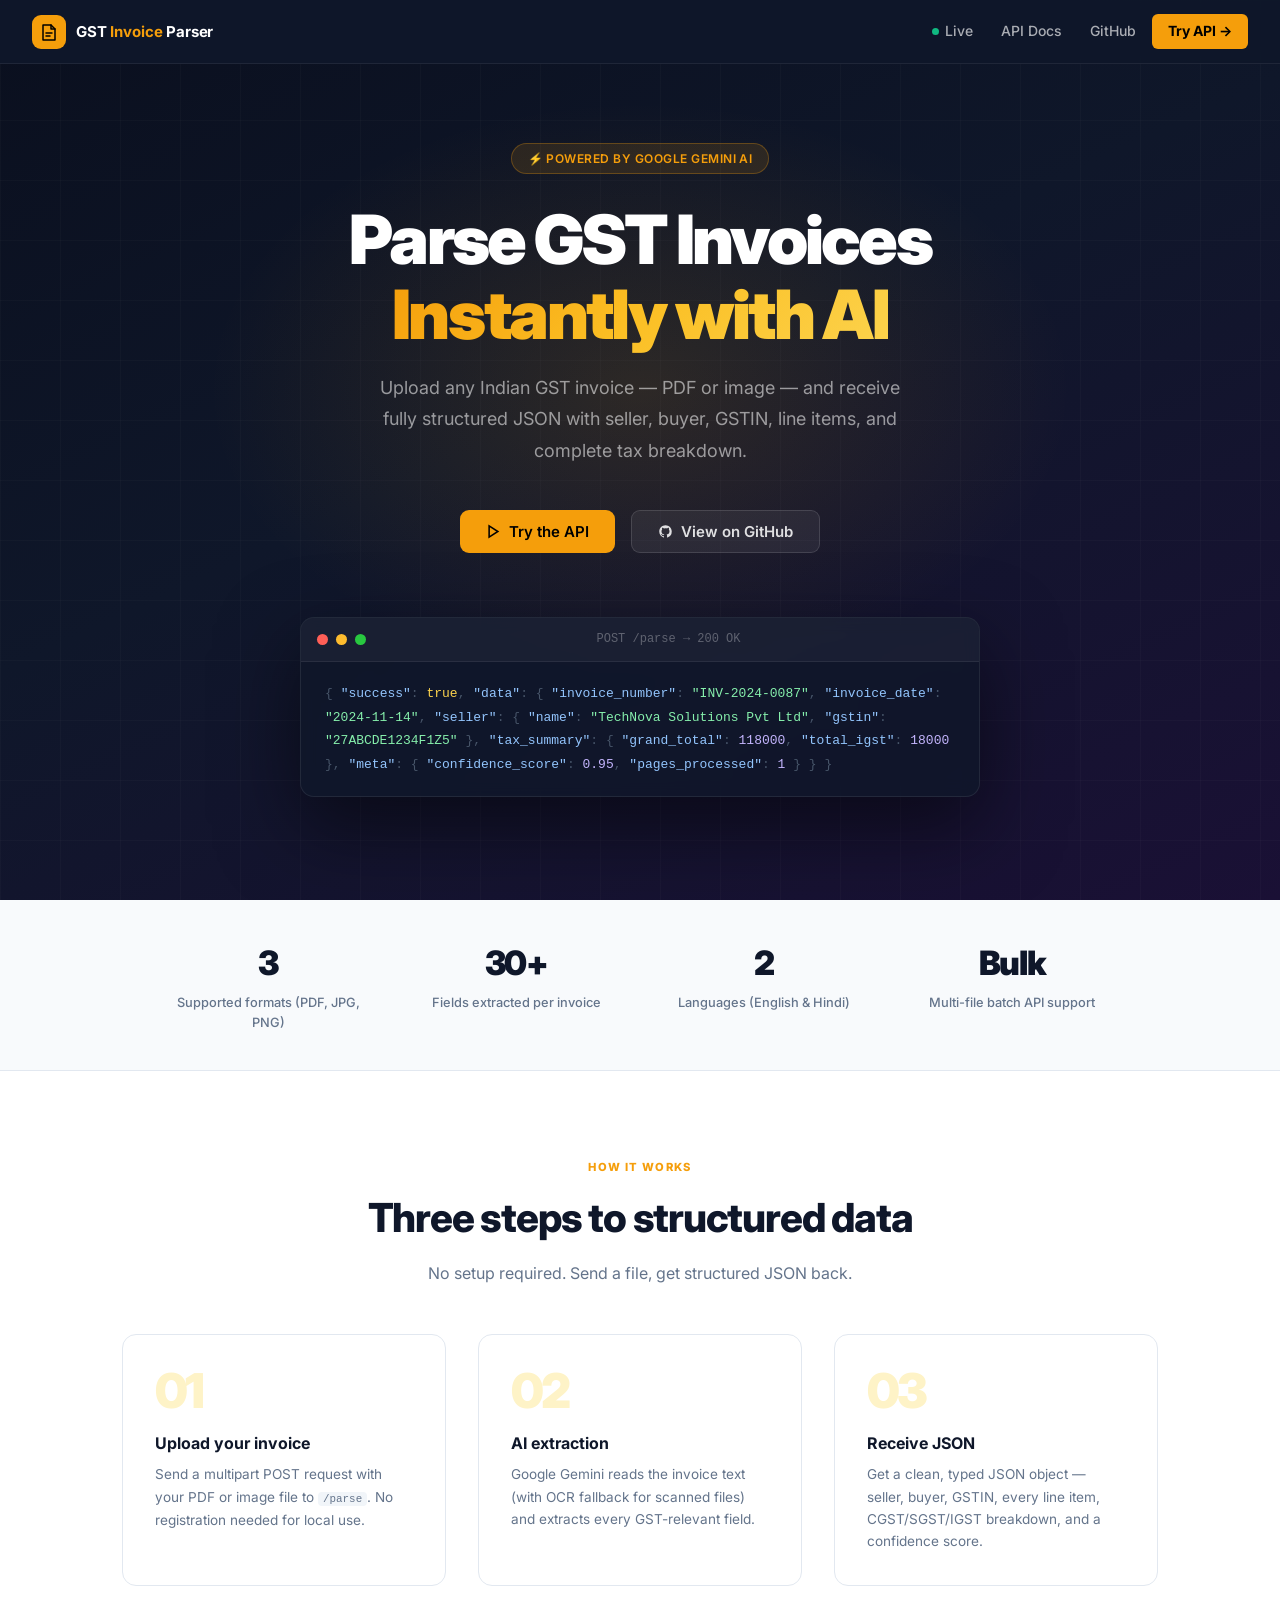
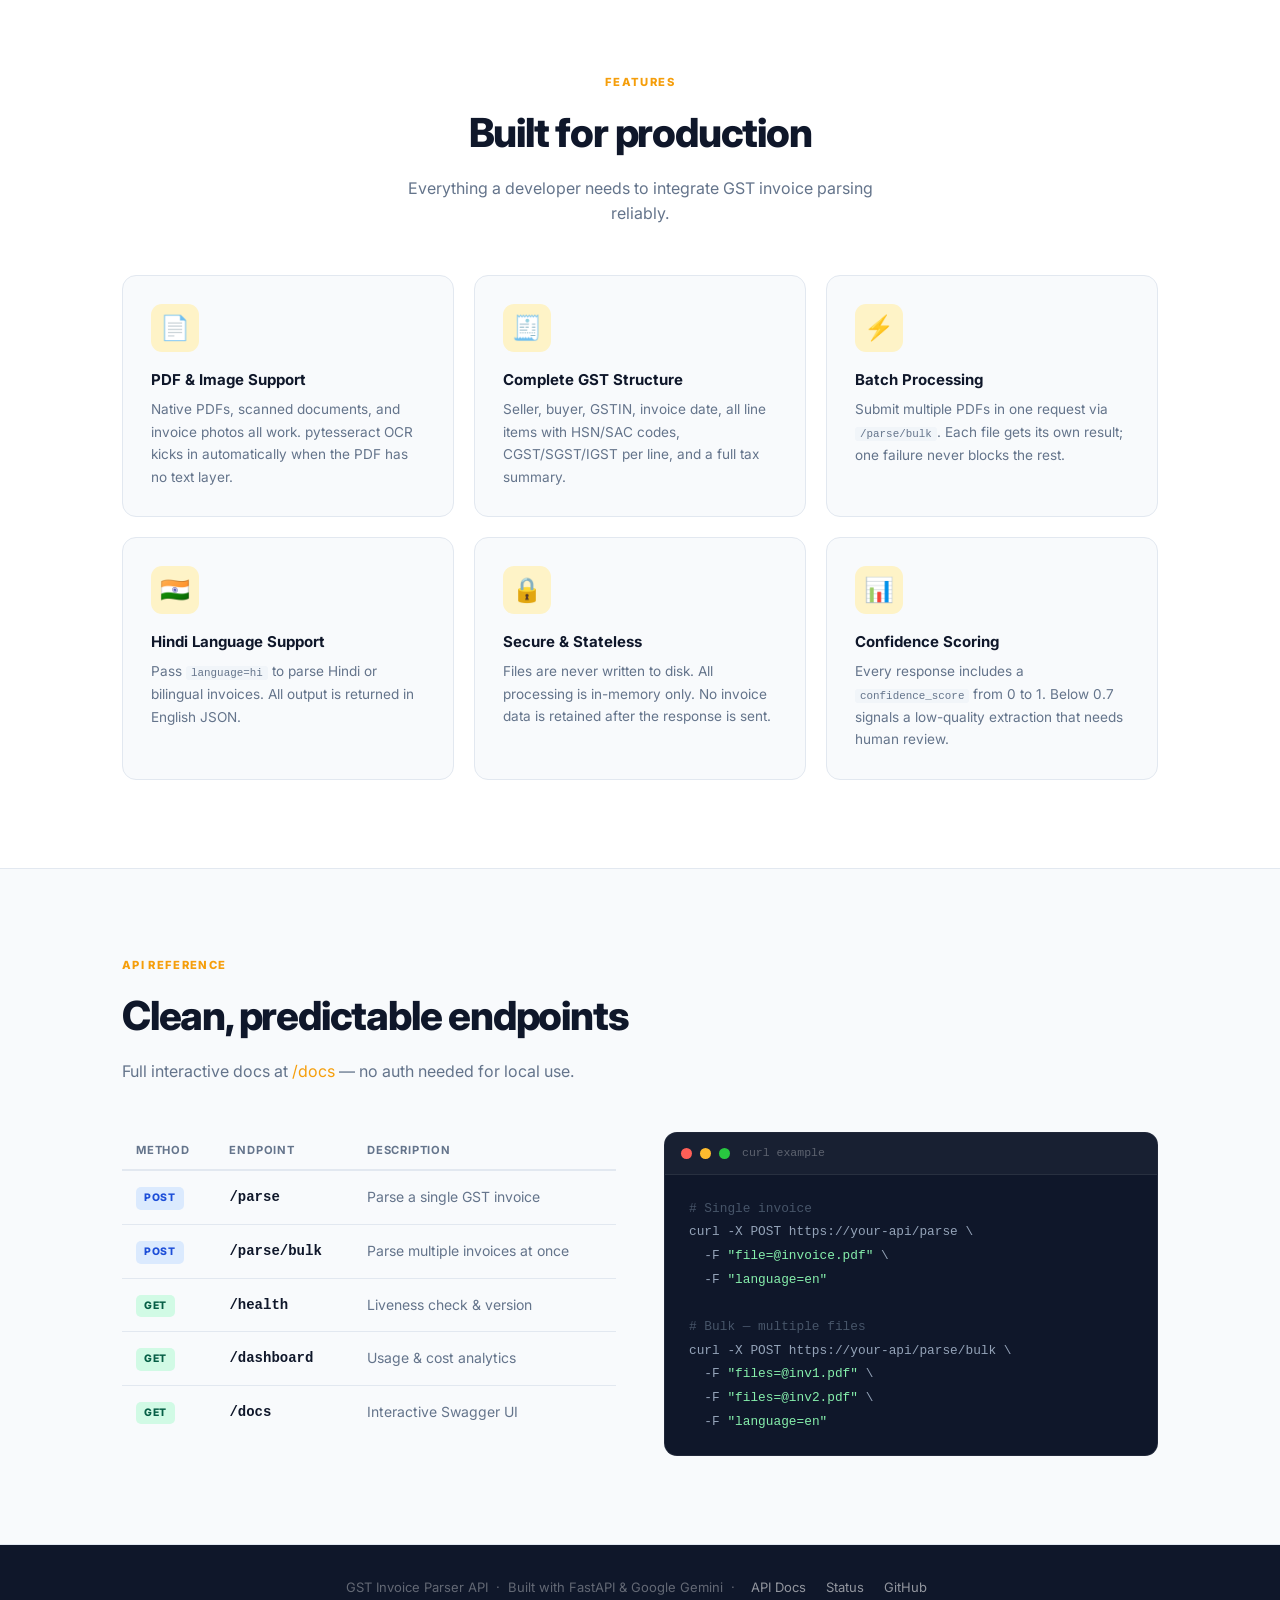
==== app/static/index.html @ 0b65547b "Add professional landing page UI with static HTML Co-Authored-By: Claude Sonnet 4.6 <noreply@anthrop" ====
<!DOCTYPE html>
<html lang="en">
<head>
    <meta charset="UTF-8">
    <meta name="viewport" content="width=device-width, initial-scale=1.0">
    <title>GST Invoice Parser — AI-Powered Extraction API</title>
    <link rel="preconnect" href="https://fonts.googleapis.com">
    <link rel="preconnect" href="https://fonts.gstatic.com" crossorigin>
    <link href="https://fonts.googleapis.com/css2?family=Inter:wght@300;400;500;600;700;800;900&display=swap" rel="stylesheet">
    <style>
        *, *::before, *::after { margin: 0; padding: 0; box-sizing: border-box; }

        :root {
            --primary:      #0f172a;
            --primary-soft: #1e293b;
            --accent:       #f59e0b;
            --accent-dark:  #d97706;
            --accent-light: #fef3c7;
            --bg:           #ffffff;
            --bg-subtle:    #f8fafc;
            --border:       #e2e8f0;
            --text:         #0f172a;
            --muted:        #64748b;
            --green:        #10b981;
            --blue:         #3b82f6;
        }

        body {
            font-family: 'Inter', -apple-system, BlinkMacSystemFont, 'Segoe UI', sans-serif;
            background: var(--bg);
            color: var(--text);
            line-height: 1.6;
        }

        /* ── NAV ───────────────────────────────────────────── */
        nav {
            position: fixed; top: 0; left: 0; right: 0; z-index: 200;
            background: rgba(15, 23, 42, 0.96);
            backdrop-filter: blur(14px);
            border-bottom: 1px solid rgba(255,255,255,0.07);
            height: 64px;
            display: flex; align-items: center;
            padding: 0 2rem;
            gap: 1rem;
        }

        .nav-logo {
            display: flex; align-items: center; gap: 10px;
            text-decoration: none; flex-shrink: 0;
        }

        .logo-icon {
            width: 34px; height: 34px;
            background: var(--accent);
            border-radius: 9px;
            display: flex; align-items: center; justify-content: center;
            flex-shrink: 0;
        }

        .logo-icon svg { width: 20px; height: 20px; }

        .logo-text {
            font-size: 0.9375rem; font-weight: 700;
            color: #fff; letter-spacing: -0.01em;
        }

        .logo-text em { color: var(--accent); font-style: normal; }

        .nav-spacer { flex: 1; }

        .nav-links {
            display: flex; align-items: center; gap: 4px;
            list-style: none;
        }

        .nav-links a {
            color: rgba(255,255,255,0.65);
            text-decoration: none;
            font-size: 0.875rem; font-weight: 500;
            padding: 6px 12px; border-radius: 6px;
            transition: all 0.15s;
            display: flex; align-items: center; gap: 6px;
        }

        .nav-links a:hover { color: #fff; background: rgba(255,255,255,0.08); }

        .nav-btn {
            background: var(--accent) !important;
            color: #000 !important;
            font-weight: 700 !important;
            padding: 6px 16px !important;
        }

        .nav-btn:hover {
            background: var(--accent-dark) !important;
            transform: translateY(-1px);
        }

        .status-dot {
            display: inline-block;
            width: 7px; height: 7px;
            background: var(--green);
            border-radius: 50%;
            animation: blink 2.4s ease-in-out infinite;
        }

        @keyframes blink {
            0%, 100% { opacity: 1; }
            50%       { opacity: 0.35; }
        }

        /* ── HERO ──────────────────────────────────────────── */
        .hero {
            min-height: 100vh;
            background: linear-gradient(155deg, #0a0f1e 0%, #0f172a 45%, #1a1035 100%);
            display: flex; flex-direction: column;
            align-items: center; justify-content: center;
            text-align: center;
            padding: 120px 2rem 80px;
            position: relative; overflow: hidden;
        }

        .hero-glow {
            position: absolute; top: 10%; left: 50%;
            transform: translateX(-50%);
            width: 900px; height: 600px;
            background: radial-gradient(ellipse, rgba(245,158,11,0.13) 0%, transparent 68%);
            pointer-events: none;
        }

        .hero-grid {
            position: absolute; inset: 0;
            background-image:
                linear-gradient(rgba(255,255,255,0.02) 1px, transparent 1px),
                linear-gradient(90deg, rgba(255,255,255,0.02) 1px, transparent 1px);
            background-size: 60px 60px;
            pointer-events: none;
        }

        .hero-badge {
            display: inline-flex; align-items: center; gap: 7px;
            background: rgba(245,158,11,0.12);
            border: 1px solid rgba(245,158,11,0.28);
            border-radius: 100px;
            padding: 5px 16px;
            font-size: 0.75rem; font-weight: 600;
            color: var(--accent);
            letter-spacing: 0.04em; text-transform: uppercase;
            margin-bottom: 1.75rem;
            position: relative;
        }

        .hero h1 {
            font-size: clamp(2.4rem, 6vw, 4.25rem);
            font-weight: 900;
            color: #fff;
            line-height: 1.1;
            letter-spacing: -0.04em;
            max-width: 820px;
            margin: 0 auto 1.25rem;
            position: relative;
        }

        .hero h1 .gradient {
            background: linear-gradient(135deg, #f59e0b 0%, #fbbf24 50%, #fcd34d 100%);
            -webkit-background-clip: text; -webkit-text-fill-color: transparent;
            background-clip: text;
        }

        .hero-sub {
            font-size: 1.125rem;
            color: rgba(255,255,255,0.55);
            max-width: 540px; margin: 0 auto 2.75rem;
            line-height: 1.75; position: relative;
        }

        .hero-cta {
            display: flex; gap: 1rem; justify-content: center;
            flex-wrap: wrap; position: relative; margin-bottom: 4rem;
        }

        .btn {
            display: inline-flex; align-items: center; gap: 8px;
            padding: 13px 26px; border-radius: 9px;
            font-size: 0.9375rem; font-weight: 600;
            text-decoration: none; border: none; cursor: pointer;
            transition: all 0.18s; line-height: 1;
        }

        .btn-primary {
            background: var(--accent); color: #000;
            box-shadow: 0 0 0 0 rgba(245,158,11,0);
        }

        .btn-primary:hover {
            background: var(--accent-dark);
            transform: translateY(-2px);
            box-shadow: 0 10px 30px rgba(245,158,11,0.4);
        }

        .btn-outline {
            background: rgba(255,255,255,0.06);
            color: rgba(255,255,255,0.85);
            border: 1px solid rgba(255,255,255,0.13);
        }

        .btn-outline:hover {
            background: rgba(255,255,255,0.12);
            color: #fff;
        }

        /* mini code preview in hero */
        .hero-preview {
            position: relative;
            background: rgba(15,23,42,0.8);
            border: 1px solid rgba(255,255,255,0.08);
            border-radius: 14px;
            padding: 0;
            max-width: 680px;
            width: 100%;
            text-align: left;
            overflow: hidden;
            backdrop-filter: blur(8px);
            box-shadow: 0 30px 80px rgba(0,0,0,0.5);
        }

        .preview-bar {
            background: rgba(255,255,255,0.04);
            border-bottom: 1px solid rgba(255,255,255,0.07);
            padding: 12px 16px;
            display: flex; align-items: center; gap: 8px;
        }

        .preview-dot {
            width: 11px; height: 11px; border-radius: 50%;
        }

        .preview-bar-title {
            flex: 1; text-align: center;
            font-size: 0.75rem; color: rgba(255,255,255,0.3);
            font-family: monospace;
        }

        .preview-body {
            padding: 1.25rem 1.5rem;
            font-family: 'SF Mono', 'Fira Code', monospace;
            font-size: 0.8125rem; line-height: 1.8;
            color: #94a3b8;
        }

        .t-green  { color: #86efac; }
        .t-amber  { color: #fcd34d; }
        .t-blue   { color: #93c5fd; }
        .t-purple { color: #c4b5fd; }
        .t-gray   { color: #475569; }
        .t-white  { color: #f1f5f9; }

        /* ── STATS BAR ─────────────────────────────────────── */
        .stats-bar {
            background: var(--bg-subtle);
            border-bottom: 1px solid var(--border);
            padding: 2.25rem 2rem;
        }

        .stats-inner {
            max-width: 960px; margin: 0 auto;
            display: grid; grid-template-columns: repeat(4,1fr);
            gap: 2rem; text-align: center;
        }

        .stat-num {
            font-size: 2.1rem; font-weight: 900;
            color: var(--text); letter-spacing: -0.04em;
        }

        .stat-lbl {
            font-size: 0.8rem; font-weight: 500;
            color: var(--muted); margin-top: 3px;
        }

        /* ── SECTION SHELL ────────────────────────────────── */
        .section { max-width: 1100px; margin: 0 auto; padding: 5.5rem 2rem; }

        .section-label {
            font-size: 0.7rem; font-weight: 800;
            letter-spacing: 0.12em; text-transform: uppercase;
            color: var(--accent); margin-bottom: 0.6rem;
        }

        .section-title {
            font-size: clamp(1.75rem, 4vw, 2.5rem);
            font-weight: 800; letter-spacing: -0.03em; color: var(--text);
        }

        .section-sub {
            font-size: 1rem; color: var(--muted);
            margin-top: 0.65rem; max-width: 500px;
        }

        .section-header { margin-bottom: 3rem; }
        .section-header.center { text-align: center; }
        .section-header.center .section-sub { margin-left: auto; margin-right: auto; }

        /* ── FEATURES ─────────────────────────────────────── */
        .features-grid {
            display: grid;
            grid-template-columns: repeat(3,1fr);
            gap: 1.25rem;
        }

        .feat-card {
            background: var(--bg-subtle);
            border: 1px solid var(--border);
            border-radius: 14px; padding: 1.75rem;
            transition: all 0.2s;
        }

        .feat-card:hover {
            border-color: var(--accent);
            box-shadow: 0 6px 30px rgba(245,158,11,0.1);
            transform: translateY(-3px);
        }

        .feat-icon {
            font-size: 1.5rem; margin-bottom: 1rem;
            width: 48px; height: 48px;
            background: var(--accent-light);
            border-radius: 11px;
            display: flex; align-items: center; justify-content: center;
        }

        .feat-title { font-size: 0.9375rem; font-weight: 700; margin-bottom: 0.4rem; }
        .feat-desc  { font-size: 0.85rem; color: var(--muted); line-height: 1.65; }

        /* ── ENDPOINTS ────────────────────────────────────── */
        .endpoints-wrap {
            background: var(--bg-subtle);
            border-top: 1px solid var(--border);
            border-bottom: 1px solid var(--border);
        }

        .two-col {
            display: grid; grid-template-columns: 1fr 1fr;
            gap: 3rem; align-items: start;
        }

        .ep-table { width: 100%; border-collapse: collapse; }

        .ep-table thead tr { border-bottom: 2px solid var(--border); }

        .ep-table th {
            text-align: left; padding: 0.6rem 0.875rem;
            font-size: 0.7rem; font-weight: 700;
            letter-spacing: 0.07em; text-transform: uppercase;
            color: var(--muted);
        }

        .ep-table td {
            padding: 0.875rem; border-bottom: 1px solid var(--border);
            font-size: 0.875rem; vertical-align: middle;
        }

        .ep-table tr:last-child td { border-bottom: none; }

        .ep-table tr:hover td { background: rgba(245,158,11,0.03); }

        .badge {
            display: inline-block;
            padding: 3px 8px; border-radius: 5px;
            font-size: 0.65rem; font-weight: 800;
            letter-spacing: 0.06em;
        }

        .badge-post { background: #dbeafe; color: #1d4ed8; }
        .badge-get  { background: #d1fae5; color: #065f46; }

        .mono { font-family: 'SF Mono', 'Fira Code', monospace; font-size: 0.8125rem; font-weight: 600; }
        .muted { color: var(--muted); }

        /* code block */
        .code-box {
            background: #0f172a;
            border: 1px solid rgba(255,255,255,0.07);
            border-radius: 13px; overflow: hidden;
        }

        .code-box-header {
            background: rgba(255,255,255,0.04);
            border-bottom: 1px solid rgba(255,255,255,0.07);
            padding: 11px 16px;
            display: flex; align-items: center; gap: 8px;
        }

        .code-box-title {
            font-size: 0.72rem; color: rgba(255,255,255,0.3);
            font-family: monospace; margin-left: 4px;
        }

        .code-box pre {
            padding: 1.375rem 1.5rem;
            font-family: 'SF Mono', 'Fira Code', monospace;
            font-size: 0.8rem; line-height: 1.85;
            color: #94a3b8; overflow-x: auto;
        }

        /* ── HOW IT WORKS ─────────────────────────────────── */
        .steps {
            display: grid; grid-template-columns: repeat(3,1fr);
            gap: 2rem; counter-reset: steps;
        }

        .step {
            position: relative;
            padding: 2rem;
            border: 1px solid var(--border);
            border-radius: 14px;
            background: var(--bg);
        }

        .step-num {
            font-size: 3rem; font-weight: 900;
            color: var(--accent-light);
            letter-spacing: -0.06em;
            line-height: 1;
            margin-bottom: 1rem;
        }

        .step-title { font-size: 1rem; font-weight: 700; margin-bottom: 0.4rem; }
        .step-desc  { font-size: 0.85rem; color: var(--muted); line-height: 1.65; }

        /* ── FOOTER ───────────────────────────────────────── */
        footer {
            background: var(--primary);
            color: rgba(255,255,255,0.35);
            padding: 2rem;
            text-align: center;
            font-size: 0.8125rem;
        }

        footer a {
            color: rgba(255,255,255,0.55);
            text-decoration: none; margin: 0 0.5rem;
        }

        footer a:hover { color: #fff; }

        /* ── RESPONSIVE ───────────────────────────────────── */
        @media (max-width: 860px) {
            .stats-inner   { grid-template-columns: repeat(2,1fr); }
            .features-grid { grid-template-columns: 1fr 1fr; }
            .two-col       { grid-template-columns: 1fr; }
            .steps         { grid-template-columns: 1fr; }
        }

        @media (max-width: 600px) {
            .features-grid { grid-template-columns: 1fr; }
            .nav-links li:not(:last-child) { display: none; }
        }
    </style>
</head>
<body>

<!-- ═══ NAV ═══════════════════════════════════════════════════ -->
<nav>
    <a href="/" class="nav-logo">
        <div class="logo-icon">
            <svg viewBox="0 0 20 20" fill="none">
                <path d="M4 3h8l4 4v11H4V3z" stroke="#000" stroke-width="1.5" stroke-linejoin="round"/>
                <path d="M12 3v4h4" stroke="#000" stroke-width="1.5" stroke-linecap="round" stroke-linejoin="round"/>
                <path d="M7 11h6M7 14h4" stroke="#000" stroke-width="1.5" stroke-linecap="round"/>
            </svg>
        </div>
        <span class="logo-text">GST <em>Invoice</em> Parser</span>
    </a>
    <div class="nav-spacer"></div>
    <ul class="nav-links">
        <li>
            <a href="/health">
                <span class="status-dot"></span> Live
            </a>
        </li>
        <li><a href="/docs">API Docs</a></li>
        <li><a href="https://github.com/ayushfront/gst-invoice-parser" target="_blank">GitHub</a></li>
        <li><a href="/docs" class="nav-btn">Try API →</a></li>
    </ul>
</nav>

<!-- ═══ HERO ═══════════════════════════════════════════════════ -->
<section class="hero">
    <div class="hero-glow"></div>
    <div class="hero-grid"></div>

    <div class="hero-badge">⚡ Powered by Google Gemini AI</div>

    <h1>
        Parse GST Invoices<br>
        <span class="gradient">Instantly with AI</span>
    </h1>

    <p class="hero-sub">
        Upload any Indian GST invoice — PDF or image — and receive fully structured
        JSON with seller, buyer, GSTIN, line items, and complete tax breakdown.
    </p>

    <div class="hero-cta">
        <a href="/docs" class="btn btn-primary">
            <svg width="15" height="15" viewBox="0 0 24 24" fill="none" stroke="currentColor" stroke-width="2.5">
                <polygon points="5 3 19 12 5 21 5 3"/>
            </svg>
            Try the API
        </a>
        <a href="https://github.com/ayushfront/gst-invoice-parser" target="_blank" class="btn btn-outline">
            <svg width="15" height="15" viewBox="0 0 24 24" fill="currentColor">
                <path d="M12 2C6.477 2 2 6.484 2 12.017c0 4.425 2.865 8.18 6.839 9.504.5.092.682-.217.682-.483 0-.237-.008-.868-.013-1.703-2.782.605-3.369-1.343-3.369-1.343-.454-1.158-1.11-1.466-1.11-1.466-.908-.62.069-.608.069-.608 1.003.07 1.531 1.032 1.531 1.032.892 1.53 2.341 1.088 2.91.832.092-.647.35-1.088.636-1.338-2.22-.253-4.555-1.113-4.555-4.951 0-1.093.39-1.988 1.029-2.688-.103-.253-.446-1.272.098-2.65 0 0 .84-.27 2.75 1.026A9.564 9.564 0 0112 6.844c.85.004 1.705.115 2.504.337 1.909-1.296 2.747-1.027 2.747-1.027.546 1.379.202 2.398.1 2.651.64.7 1.028 1.595 1.028 2.688 0 3.848-2.339 4.695-4.566 4.943.359.309.678.92.678 1.855 0 1.338-.012 2.419-.012 2.747 0 .268.18.58.688.482A10.019 10.019 0 0022 12.017C22 6.484 17.522 2 12 2z"/>
            </svg>
            View on GitHub
        </a>
    </div>

    <!-- live JSON preview -->
    <div class="hero-preview">
        <div class="preview-bar">
            <div class="preview-dot" style="background:#ff5f57"></div>
            <div class="preview-dot" style="background:#febc2e"></div>
            <div class="preview-dot" style="background:#28c840"></div>
            <span class="preview-bar-title">POST /parse → 200 OK</span>
        </div>
        <div class="preview-body">
<span class="t-gray">{</span>
  <span class="t-blue">"success"</span><span class="t-gray">:</span> <span class="t-amber">true</span><span class="t-gray">,</span>
  <span class="t-blue">"data"</span><span class="t-gray">: {</span>
    <span class="t-blue">"invoice_number"</span><span class="t-gray">:</span> <span class="t-green">"INV-2024-0087"</span><span class="t-gray">,</span>
    <span class="t-blue">"invoice_date"</span><span class="t-gray">:</span>   <span class="t-green">"2024-11-14"</span><span class="t-gray">,</span>
    <span class="t-blue">"seller"</span><span class="t-gray">: {</span> <span class="t-blue">"name"</span><span class="t-gray">:</span> <span class="t-green">"TechNova Solutions Pvt Ltd"</span><span class="t-gray">,</span>
                   <span class="t-blue">"gstin"</span><span class="t-gray">:</span> <span class="t-green">"27ABCDE1234F1Z5"</span> <span class="t-gray">},</span>
    <span class="t-blue">"tax_summary"</span><span class="t-gray">: {</span> <span class="t-blue">"grand_total"</span><span class="t-gray">:</span> <span class="t-purple">118000</span><span class="t-gray">,</span>
                       <span class="t-blue">"total_igst"</span><span class="t-gray">:</span>  <span class="t-purple">18000</span> <span class="t-gray">},</span>
    <span class="t-blue">"meta"</span><span class="t-gray">: {</span> <span class="t-blue">"confidence_score"</span><span class="t-gray">:</span> <span class="t-purple">0.95</span><span class="t-gray">,</span>
               <span class="t-blue">"pages_processed"</span><span class="t-gray">:</span>  <span class="t-purple">1</span> <span class="t-gray">}</span>
  <span class="t-gray">}</span>
<span class="t-gray">}</span>
        </div>
    </div>
</section>

<!-- ═══ STATS BAR ════════════════════════════════════════════════ -->
<div class="stats-bar">
    <div class="stats-inner">
        <div>
            <div class="stat-num">3</div>
            <div class="stat-lbl">Supported formats (PDF, JPG, PNG)</div>
        </div>
        <div>
            <div class="stat-num">30+</div>
            <div class="stat-lbl">Fields extracted per invoice</div>
        </div>
        <div>
            <div class="stat-num">2</div>
            <div class="stat-lbl">Languages (English &amp; Hindi)</div>
        </div>
        <div>
            <div class="stat-num">Bulk</div>
            <div class="stat-lbl">Multi-file batch API support</div>
        </div>
    </div>
</div>

<!-- ═══ HOW IT WORKS ════════════════════════════════════════════ -->
<section class="section">
    <div class="section-header center">
        <div class="section-label">How it works</div>
        <h2 class="section-title">Three steps to structured data</h2>
        <p class="section-sub">No setup required. Send a file, get structured JSON back.</p>
    </div>
    <div class="steps">
        <div class="step">
            <div class="step-num">01</div>
            <div class="step-title">Upload your invoice</div>
            <div class="step-desc">Send a multipart POST request with your PDF or image file to <code style="background:#f1f5f9;padding:1px 5px;border-radius:4px;font-size:0.8em">/parse</code>. No registration needed for local use.</div>
        </div>
        <div class="step">
            <div class="step-num">02</div>
            <div class="step-title">AI extraction</div>
            <div class="step-desc">Google Gemini reads the invoice text (with OCR fallback for scanned files) and extracts every GST-relevant field.</div>
        </div>
        <div class="step">
            <div class="step-num">03</div>
            <div class="step-title">Receive JSON</div>
            <div class="step-desc">Get a clean, typed JSON object — seller, buyer, GSTIN, every line item, CGST/SGST/IGST breakdown, and a confidence score.</div>
        </div>
    </div>
</section>

<!-- ═══ FEATURES ═════════════════════════════════════════════════ -->
<section class="section" style="padding-top:0">
    <div class="section-header center">
        <div class="section-label">Features</div>
        <h2 class="section-title">Built for production</h2>
        <p class="section-sub">Everything a developer needs to integrate GST invoice parsing reliably.</p>
    </div>
    <div class="features-grid">
        <div class="feat-card">
            <div class="feat-icon">📄</div>
            <div class="feat-title">PDF &amp; Image Support</div>
            <div class="feat-desc">Native PDFs, scanned documents, and invoice photos all work. pytesseract OCR kicks in automatically when the PDF has no text layer.</div>
        </div>
        <div class="feat-card">
            <div class="feat-icon">🧾</div>
            <div class="feat-title">Complete GST Structure</div>
            <div class="feat-desc">Seller, buyer, GSTIN, invoice date, all line items with HSN/SAC codes, CGST/SGST/IGST per line, and a full tax summary.</div>
        </div>
        <div class="feat-card">
            <div class="feat-icon">⚡</div>
            <div class="feat-title">Batch Processing</div>
            <div class="feat-desc">Submit multiple PDFs in one request via <code style="font-size:0.8em;background:#f1f5f9;padding:1px 5px;border-radius:3px">/parse/bulk</code>. Each file gets its own result; one failure never blocks the rest.</div>
        </div>
        <div class="feat-card">
            <div class="feat-icon">🇮🇳</div>
            <div class="feat-title">Hindi Language Support</div>
            <div class="feat-desc">Pass <code style="font-size:0.8em;background:#f1f5f9;padding:1px 5px;border-radius:3px">language=hi</code> to parse Hindi or bilingual invoices. All output is returned in English JSON.</div>
        </div>
        <div class="feat-card">
            <div class="feat-icon">🔒</div>
            <div class="feat-title">Secure &amp; Stateless</div>
            <div class="feat-desc">Files are never written to disk. All processing is in-memory only. No invoice data is retained after the response is sent.</div>
        </div>
        <div class="feat-card">
            <div class="feat-icon">📊</div>
            <div class="feat-title">Confidence Scoring</div>
            <div class="feat-desc">Every response includes a <code style="font-size:0.8em;background:#f1f5f9;padding:1px 5px;border-radius:3px">confidence_score</code> from 0 to 1. Below 0.7 signals a low-quality extraction that needs human review.</div>
        </div>
    </div>
</section>

<!-- ═══ ENDPOINTS ════════════════════════════════════════════════ -->
<div class="endpoints-wrap">
    <section class="section">
        <div class="section-header">
            <div class="section-label">API Reference</div>
            <h2 class="section-title">Clean, predictable endpoints</h2>
            <p class="section-sub">Full interactive docs at <a href="/docs" style="color:var(--accent);text-decoration:none">/docs</a> — no auth needed for local use.</p>
        </div>
        <div class="two-col">
            <table class="ep-table">
                <thead>
                    <tr>
                        <th>Method</th>
                        <th>Endpoint</th>
                        <th>Description</th>
                    </tr>
                </thead>
                <tbody>
                    <tr>
                        <td><span class="badge badge-post">POST</span></td>
                        <td class="mono">/parse</td>
                        <td class="muted">Parse a single GST invoice</td>
                    </tr>
                    <tr>
                        <td><span class="badge badge-post">POST</span></td>
                        <td class="mono">/parse/bulk</td>
                        <td class="muted">Parse multiple invoices at once</td>
                    </tr>
                    <tr>
                        <td><span class="badge badge-get">GET</span></td>
                        <td class="mono">/health</td>
                        <td class="muted">Liveness check &amp; version</td>
                    </tr>
                    <tr>
                        <td><span class="badge badge-get">GET</span></td>
                        <td class="mono">/dashboard</td>
                        <td class="muted">Usage &amp; cost analytics</td>
                    </tr>
                    <tr>
                        <td><span class="badge badge-get">GET</span></td>
                        <td class="mono">/docs</td>
                        <td class="muted">Interactive Swagger UI</td>
                    </tr>
                </tbody>
            </table>

            <div>
                <div class="code-box">
                    <div class="code-box-header">
                        <div class="preview-dot" style="background:#ff5f57"></div>
                        <div class="preview-dot" style="background:#febc2e"></div>
                        <div class="preview-dot" style="background:#28c840"></div>
                        <span class="code-box-title">curl example</span>
                    </div>
                    <pre><span class="t-gray"># Single invoice</span>
curl -X POST https://your-api/parse \
  -F <span class="t-green">"file=@invoice.pdf"</span> \
  -F <span class="t-green">"language=en"</span>

<span class="t-gray"># Bulk — multiple files</span>
curl -X POST https://your-api/parse/bulk \
  -F <span class="t-green">"files=@inv1.pdf"</span> \
  -F <span class="t-green">"files=@inv2.pdf"</span> \
  -F <span class="t-green">"language=en"</span></pre>
                </div>
            </div>
        </div>
    </section>
</div>

<!-- ═══ FOOTER ═══════════════════════════════════════════════════ -->
<footer>
    <p>
        GST Invoice Parser API &nbsp;·&nbsp;
        Built with FastAPI &amp; Google Gemini &nbsp;·&nbsp;
        <a href="/docs">API Docs</a>
        <a href="/health">Status</a>
        <a href="https://github.com/ayushfront/gst-invoice-parser" target="_blank">GitHub</a>
    </p>
</footer>

</body>
</html>
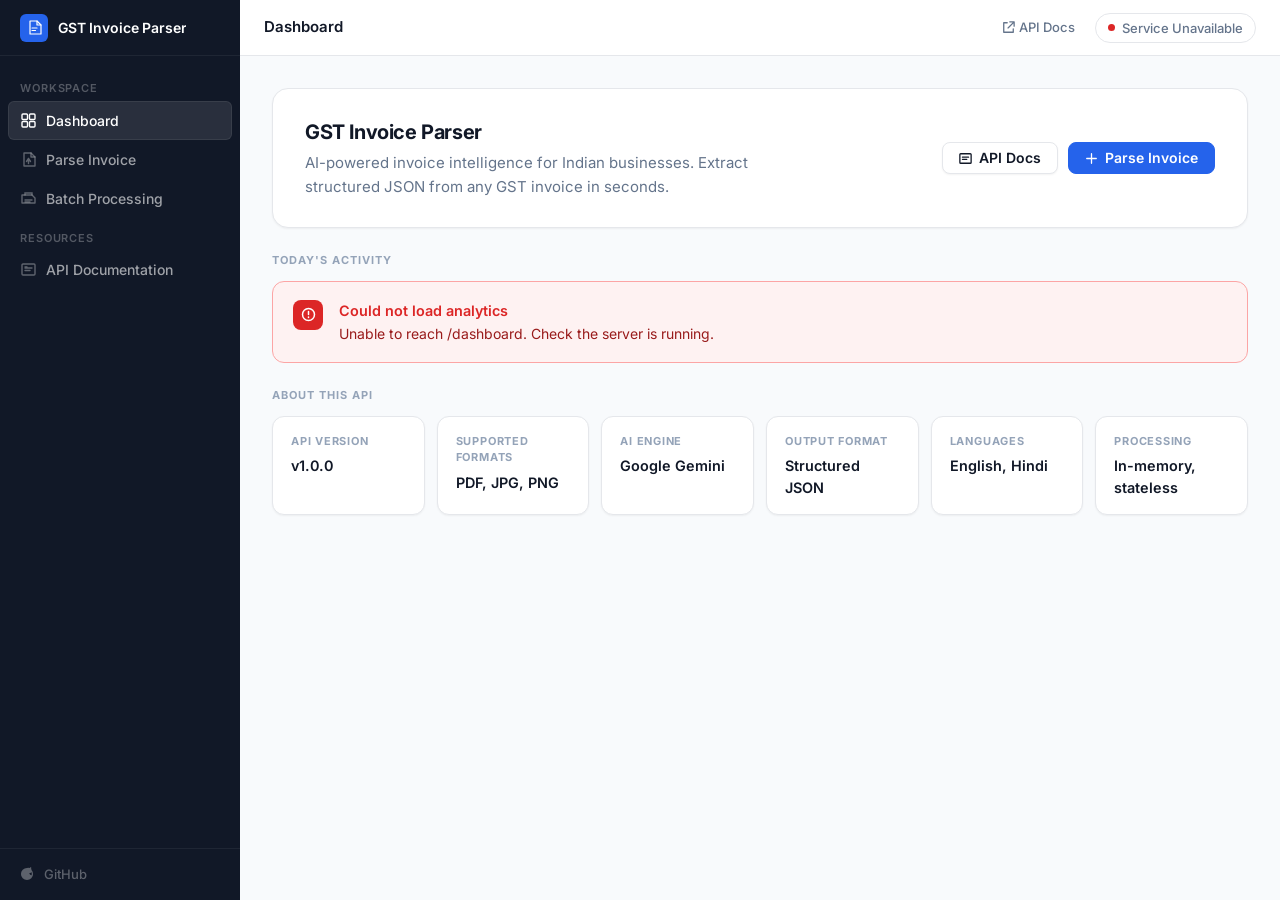
==== commit d58cf5d1: "Add SPA dashboard, rate limiting, tax inference, and input validation - Replace marketing landing pa" ====
--- a/app/static/index.html
+++ b/app/static/index.html
@@ -1,717 +1,1940 @@
 <!DOCTYPE html>
 <html lang="en">
 <head>
-    <meta charset="UTF-8">
-    <meta name="viewport" content="width=device-width, initial-scale=1.0">
-    <title>GST Invoice Parser — AI-Powered Extraction API</title>
-    <link rel="preconnect" href="https://fonts.googleapis.com">
-    <link rel="preconnect" href="https://fonts.gstatic.com" crossorigin>
-    <link href="https://fonts.googleapis.com/css2?family=Inter:wght@300;400;500;600;700;800;900&display=swap" rel="stylesheet">
-    <style>
-        *, *::before, *::after { margin: 0; padding: 0; box-sizing: border-box; }
-
-        :root {
-            --primary:      #0f172a;
-            --primary-soft: #1e293b;
-            --accent:       #f59e0b;
-            --accent-dark:  #d97706;
-            --accent-light: #fef3c7;
-            --bg:           #ffffff;
-            --bg-subtle:    #f8fafc;
-            --border:       #e2e8f0;
-            --text:         #0f172a;
-            --muted:        #64748b;
-            --green:        #10b981;
-            --blue:         #3b82f6;
-        }
-
-        body {
-            font-family: 'Inter', -apple-system, BlinkMacSystemFont, 'Segoe UI', sans-serif;
-            background: var(--bg);
-            color: var(--text);
-            line-height: 1.6;
-        }
-
-        /* ── NAV ───────────────────────────────────────────── */
-        nav {
-            position: fixed; top: 0; left: 0; right: 0; z-index: 200;
-            background: rgba(15, 23, 42, 0.96);
-            backdrop-filter: blur(14px);
-            border-bottom: 1px solid rgba(255,255,255,0.07);
-            height: 64px;
-            display: flex; align-items: center;
-            padding: 0 2rem;
-            gap: 1rem;
-        }
-
-        .nav-logo {
-            display: flex; align-items: center; gap: 10px;
-            text-decoration: none; flex-shrink: 0;
-        }
-
-        .logo-icon {
-            width: 34px; height: 34px;
-            background: var(--accent);
-            border-radius: 9px;
-            display: flex; align-items: center; justify-content: center;
-            flex-shrink: 0;
-        }
-
-        .logo-icon svg { width: 20px; height: 20px; }
-
-        .logo-text {
-            font-size: 0.9375rem; font-weight: 700;
-            color: #fff; letter-spacing: -0.01em;
-        }
-
-        .logo-text em { color: var(--accent); font-style: normal; }
-
-        .nav-spacer { flex: 1; }
-
-        .nav-links {
-            display: flex; align-items: center; gap: 4px;
-            list-style: none;
-        }
-
-        .nav-links a {
-            color: rgba(255,255,255,0.65);
-            text-decoration: none;
-            font-size: 0.875rem; font-weight: 500;
-            padding: 6px 12px; border-radius: 6px;
-            transition: all 0.15s;
-            display: flex; align-items: center; gap: 6px;
-        }
-
-        .nav-links a:hover { color: #fff; background: rgba(255,255,255,0.08); }
-
-        .nav-btn {
-            background: var(--accent) !important;
-            color: #000 !important;
-            font-weight: 700 !important;
-            padding: 6px 16px !important;
-        }
-
-        .nav-btn:hover {
-            background: var(--accent-dark) !important;
-            transform: translateY(-1px);
-        }
-
-        .status-dot {
-            display: inline-block;
-            width: 7px; height: 7px;
-            background: var(--green);
-            border-radius: 50%;
-            animation: blink 2.4s ease-in-out infinite;
-        }
-
-        @keyframes blink {
-            0%, 100% { opacity: 1; }
-            50%       { opacity: 0.35; }
-        }
-
-        /* ── HERO ──────────────────────────────────────────── */
-        .hero {
-            min-height: 100vh;
-            background: linear-gradient(155deg, #0a0f1e 0%, #0f172a 45%, #1a1035 100%);
-            display: flex; flex-direction: column;
-            align-items: center; justify-content: center;
-            text-align: center;
-            padding: 120px 2rem 80px;
-            position: relative; overflow: hidden;
-        }
-
-        .hero-glow {
-            position: absolute; top: 10%; left: 50%;
-            transform: translateX(-50%);
-            width: 900px; height: 600px;
-            background: radial-gradient(ellipse, rgba(245,158,11,0.13) 0%, transparent 68%);
-            pointer-events: none;
-        }
-
-        .hero-grid {
-            position: absolute; inset: 0;
-            background-image:
-                linear-gradient(rgba(255,255,255,0.02) 1px, transparent 1px),
-                linear-gradient(90deg, rgba(255,255,255,0.02) 1px, transparent 1px);
-            background-size: 60px 60px;
-            pointer-events: none;
-        }
-
-        .hero-badge {
-            display: inline-flex; align-items: center; gap: 7px;
-            background: rgba(245,158,11,0.12);
-            border: 1px solid rgba(245,158,11,0.28);
-            border-radius: 100px;
-            padding: 5px 16px;
-            font-size: 0.75rem; font-weight: 600;
-            color: var(--accent);
-            letter-spacing: 0.04em; text-transform: uppercase;
-            margin-bottom: 1.75rem;
-            position: relative;
-        }
-
-        .hero h1 {
-            font-size: clamp(2.4rem, 6vw, 4.25rem);
-            font-weight: 900;
-            color: #fff;
-            line-height: 1.1;
-            letter-spacing: -0.04em;
-            max-width: 820px;
-            margin: 0 auto 1.25rem;
-            position: relative;
-        }
-
-        .hero h1 .gradient {
-            background: linear-gradient(135deg, #f59e0b 0%, #fbbf24 50%, #fcd34d 100%);
-            -webkit-background-clip: text; -webkit-text-fill-color: transparent;
-            background-clip: text;
-        }
-
-        .hero-sub {
-            font-size: 1.125rem;
-            color: rgba(255,255,255,0.55);
-            max-width: 540px; margin: 0 auto 2.75rem;
-            line-height: 1.75; position: relative;
-        }
-
-        .hero-cta {
-            display: flex; gap: 1rem; justify-content: center;
-            flex-wrap: wrap; position: relative; margin-bottom: 4rem;
-        }
-
-        .btn {
-            display: inline-flex; align-items: center; gap: 8px;
-            padding: 13px 26px; border-radius: 9px;
-            font-size: 0.9375rem; font-weight: 600;
-            text-decoration: none; border: none; cursor: pointer;
-            transition: all 0.18s; line-height: 1;
-        }
-
-        .btn-primary {
-            background: var(--accent); color: #000;
-            box-shadow: 0 0 0 0 rgba(245,158,11,0);
-        }
-
-        .btn-primary:hover {
-            background: var(--accent-dark);
-            transform: translateY(-2px);
-            box-shadow: 0 10px 30px rgba(245,158,11,0.4);
-        }
-
-        .btn-outline {
-            background: rgba(255,255,255,0.06);
-            color: rgba(255,255,255,0.85);
-            border: 1px solid rgba(255,255,255,0.13);
-        }
-
-        .btn-outline:hover {
-            background: rgba(255,255,255,0.12);
-            color: #fff;
-        }
-
-        /* mini code preview in hero */
-        .hero-preview {
-            position: relative;
-            background: rgba(15,23,42,0.8);
-            border: 1px solid rgba(255,255,255,0.08);
-            border-radius: 14px;
-            padding: 0;
-            max-width: 680px;
-            width: 100%;
-            text-align: left;
-            overflow: hidden;
-            backdrop-filter: blur(8px);
-            box-shadow: 0 30px 80px rgba(0,0,0,0.5);
-        }
-
-        .preview-bar {
-            background: rgba(255,255,255,0.04);
-            border-bottom: 1px solid rgba(255,255,255,0.07);
-            padding: 12px 16px;
-            display: flex; align-items: center; gap: 8px;
-        }
-
-        .preview-dot {
-            width: 11px; height: 11px; border-radius: 50%;
-        }
-
-        .preview-bar-title {
-            flex: 1; text-align: center;
-            font-size: 0.75rem; color: rgba(255,255,255,0.3);
-            font-family: monospace;
-        }
-
-        .preview-body {
-            padding: 1.25rem 1.5rem;
-            font-family: 'SF Mono', 'Fira Code', monospace;
-            font-size: 0.8125rem; line-height: 1.8;
-            color: #94a3b8;
-        }
-
-        .t-green  { color: #86efac; }
-        .t-amber  { color: #fcd34d; }
-        .t-blue   { color: #93c5fd; }
-        .t-purple { color: #c4b5fd; }
-        .t-gray   { color: #475569; }
-        .t-white  { color: #f1f5f9; }
-
-        /* ── STATS BAR ─────────────────────────────────────── */
-        .stats-bar {
-            background: var(--bg-subtle);
-            border-bottom: 1px solid var(--border);
-            padding: 2.25rem 2rem;
-        }
-
-        .stats-inner {
-            max-width: 960px; margin: 0 auto;
-            display: grid; grid-template-columns: repeat(4,1fr);
-            gap: 2rem; text-align: center;
-        }
-
-        .stat-num {
-            font-size: 2.1rem; font-weight: 900;
-            color: var(--text); letter-spacing: -0.04em;
-        }
-
-        .stat-lbl {
-            font-size: 0.8rem; font-weight: 500;
-            color: var(--muted); margin-top: 3px;
-        }
-
-        /* ── SECTION SHELL ────────────────────────────────── */
-        .section { max-width: 1100px; margin: 0 auto; padding: 5.5rem 2rem; }
-
-        .section-label {
-            font-size: 0.7rem; font-weight: 800;
-            letter-spacing: 0.12em; text-transform: uppercase;
-            color: var(--accent); margin-bottom: 0.6rem;
-        }
-
-        .section-title {
-            font-size: clamp(1.75rem, 4vw, 2.5rem);
-            font-weight: 800; letter-spacing: -0.03em; color: var(--text);
-        }
-
-        .section-sub {
-            font-size: 1rem; color: var(--muted);
-            margin-top: 0.65rem; max-width: 500px;
-        }
-
-        .section-header { margin-bottom: 3rem; }
-        .section-header.center { text-align: center; }
-        .section-header.center .section-sub { margin-left: auto; margin-right: auto; }
-
-        /* ── FEATURES ─────────────────────────────────────── */
-        .features-grid {
-            display: grid;
-            grid-template-columns: repeat(3,1fr);
-            gap: 1.25rem;
-        }
-
-        .feat-card {
-            background: var(--bg-subtle);
-            border: 1px solid var(--border);
-            border-radius: 14px; padding: 1.75rem;
-            transition: all 0.2s;
-        }
-
-        .feat-card:hover {
-            border-color: var(--accent);
-            box-shadow: 0 6px 30px rgba(245,158,11,0.1);
-            transform: translateY(-3px);
-        }
-
-        .feat-icon {
-            font-size: 1.5rem; margin-bottom: 1rem;
-            width: 48px; height: 48px;
-            background: var(--accent-light);
-            border-radius: 11px;
-            display: flex; align-items: center; justify-content: center;
-        }
-
-        .feat-title { font-size: 0.9375rem; font-weight: 700; margin-bottom: 0.4rem; }
-        .feat-desc  { font-size: 0.85rem; color: var(--muted); line-height: 1.65; }
-
-        /* ── ENDPOINTS ────────────────────────────────────── */
-        .endpoints-wrap {
-            background: var(--bg-subtle);
-            border-top: 1px solid var(--border);
-            border-bottom: 1px solid var(--border);
-        }
-
-        .two-col {
-            display: grid; grid-template-columns: 1fr 1fr;
-            gap: 3rem; align-items: start;
-        }
-
-        .ep-table { width: 100%; border-collapse: collapse; }
-
-        .ep-table thead tr { border-bottom: 2px solid var(--border); }
-
-        .ep-table th {
-            text-align: left; padding: 0.6rem 0.875rem;
-            font-size: 0.7rem; font-weight: 700;
-            letter-spacing: 0.07em; text-transform: uppercase;
-            color: var(--muted);
-        }
-
-        .ep-table td {
-            padding: 0.875rem; border-bottom: 1px solid var(--border);
-            font-size: 0.875rem; vertical-align: middle;
-        }
-
-        .ep-table tr:last-child td { border-bottom: none; }
-
-        .ep-table tr:hover td { background: rgba(245,158,11,0.03); }
-
-        .badge {
-            display: inline-block;
-            padding: 3px 8px; border-radius: 5px;
-            font-size: 0.65rem; font-weight: 800;
-            letter-spacing: 0.06em;
-        }
-
-        .badge-post { background: #dbeafe; color: #1d4ed8; }
-        .badge-get  { background: #d1fae5; color: #065f46; }
-
-        .mono { font-family: 'SF Mono', 'Fira Code', monospace; font-size: 0.8125rem; font-weight: 600; }
-        .muted { color: var(--muted); }
-
-        /* code block */
-        .code-box {
-            background: #0f172a;
-            border: 1px solid rgba(255,255,255,0.07);
-            border-radius: 13px; overflow: hidden;
-        }
-
-        .code-box-header {
-            background: rgba(255,255,255,0.04);
-            border-bottom: 1px solid rgba(255,255,255,0.07);
-            padding: 11px 16px;
-            display: flex; align-items: center; gap: 8px;
-        }
-
-        .code-box-title {
-            font-size: 0.72rem; color: rgba(255,255,255,0.3);
-            font-family: monospace; margin-left: 4px;
-        }
-
-        .code-box pre {
-            padding: 1.375rem 1.5rem;
-            font-family: 'SF Mono', 'Fira Code', monospace;
-            font-size: 0.8rem; line-height: 1.85;
-            color: #94a3b8; overflow-x: auto;
-        }
-
-        /* ── HOW IT WORKS ─────────────────────────────────── */
-        .steps {
-            display: grid; grid-template-columns: repeat(3,1fr);
-            gap: 2rem; counter-reset: steps;
-        }
-
-        .step {
-            position: relative;
-            padding: 2rem;
-            border: 1px solid var(--border);
-            border-radius: 14px;
-            background: var(--bg);
-        }
-
-        .step-num {
-            font-size: 3rem; font-weight: 900;
-            color: var(--accent-light);
-            letter-spacing: -0.06em;
-            line-height: 1;
-            margin-bottom: 1rem;
-        }
-
-        .step-title { font-size: 1rem; font-weight: 700; margin-bottom: 0.4rem; }
-        .step-desc  { font-size: 0.85rem; color: var(--muted); line-height: 1.65; }
-
-        /* ── FOOTER ───────────────────────────────────────── */
-        footer {
-            background: var(--primary);
-            color: rgba(255,255,255,0.35);
-            padding: 2rem;
-            text-align: center;
-            font-size: 0.8125rem;
-        }
-
-        footer a {
-            color: rgba(255,255,255,0.55);
-            text-decoration: none; margin: 0 0.5rem;
-        }
-
-        footer a:hover { color: #fff; }
-
-        /* ── RESPONSIVE ───────────────────────────────────── */
-        @media (max-width: 860px) {
-            .stats-inner   { grid-template-columns: repeat(2,1fr); }
-            .features-grid { grid-template-columns: 1fr 1fr; }
-            .two-col       { grid-template-columns: 1fr; }
-            .steps         { grid-template-columns: 1fr; }
-        }
-
-        @media (max-width: 600px) {
-            .features-grid { grid-template-columns: 1fr; }
-            .nav-links li:not(:last-child) { display: none; }
-        }
-    </style>
+  <meta charset="UTF-8">
+  <meta name="viewport" content="width=device-width, initial-scale=1.0">
+  <title>GST Invoice Parser</title>
+  <link rel="icon" type="image/svg+xml" href="data:image/svg+xml,%3Csvg xmlns='http://www.w3.org/2000/svg' viewBox='0 0 32 32'%3E%3Crect width='32' height='32' rx='8' fill='%232563EB'/%3E%3Cpath d='M8 8h10l6 6v10H8V8z' stroke='white' stroke-width='1.5' stroke-linejoin='round' fill='none'/%3E%3Cpath d='M18 8v6h6' stroke='white' stroke-width='1.5' stroke-linecap='round' stroke-linejoin='round'/%3E%3Cpath d='M11 17h10M11 20h7' stroke='white' stroke-width='1.5' stroke-linecap='round'/%3E%3C/svg%3E">
+  <link rel="preconnect" href="https://fonts.googleapis.com">
+  <link rel="preconnect" href="https://fonts.gstatic.com" crossorigin>
+  <link href="https://fonts.googleapis.com/css2?family=Inter:wght@400;500;600;700&display=swap" rel="stylesheet">
+  <style>
+    /* ═══════════════════════════════════════════════════
+       DESIGN SYSTEM — CSS VARIABLES
+       Change these to theme the entire app.
+    ═══════════════════════════════════════════════════ */
+    :root {
+      --bg-app:              #F8FAFC;
+      --bg-card:             #FFFFFF;
+      --bg-sidebar:          #111827;
+      --bg-sidebar-hover:    rgba(255,255,255,0.06);
+      --bg-sidebar-active:   rgba(255,255,255,0.10);
+
+      --text-primary:        #111827;
+      --text-secondary:      #64748B;
+      --text-tertiary:       #94A3B8;
+      --text-inverse:        #FFFFFF;
+      --text-sidebar:        rgba(255,255,255,0.60);
+      --text-sidebar-active: #FFFFFF;
+
+      --border:              #E5E7EB;
+      --border-focus:        #2563EB;
+
+      --primary:             #2563EB;
+      --primary-hover:       #1D4ED8;
+      --primary-light:       #EFF6FF;
+
+      --success:             #059669;
+      --success-light:       #ECFDF5;
+      --error:               #DC2626;
+      --error-light:         #FEF2F2;
+      --warning:             #D97706;
+      --warning-light:       #FFFBEB;
+
+      --shadow-sm:           0 1px 2px rgba(0,0,0,0.05);
+      --shadow-md:           0 1px 3px rgba(0,0,0,0.08), 0 1px 2px rgba(0,0,0,0.04);
+      --shadow-lg:           0 4px 6px rgba(0,0,0,0.05), 0 10px 15px rgba(0,0,0,0.06);
+
+      --radius-sm:           6px;
+      --radius-md:           8px;
+      --radius-lg:           12px;
+      --radius-xl:           16px;
+
+      --sidebar-w:           240px;
+      --topnav-h:            56px;
+
+      --t-fast:              150ms ease;
+      --t-base:              200ms ease;
+    }
+
+    /* ═══════════════════════════════════════════════════
+       RESET & BASE
+    ═══════════════════════════════════════════════════ */
+    *, *::before, *::after { margin: 0; padding: 0; box-sizing: border-box; }
+    html { font-size: 16px; }
+    body {
+      font-family: 'Inter', -apple-system, BlinkMacSystemFont, 'Segoe UI', sans-serif;
+      background: var(--bg-app);
+      color: var(--text-primary);
+      line-height: 1.5;
+      -webkit-font-smoothing: antialiased;
+    }
+    button  { font-family: inherit; cursor: pointer; border: none; background: none; }
+    a       { text-decoration: none; color: inherit; }
+    input, select, textarea { font-family: inherit; }
+
+    /* ═══════════════════════════════════════════════════
+       APP SHELL LAYOUT
+    ═══════════════════════════════════════════════════ */
+    .app-shell {
+      display: grid;
+      grid-template-columns: var(--sidebar-w) 1fr;
+      grid-template-rows: var(--topnav-h) 1fr;
+      grid-template-areas: "sidebar topnav" "sidebar main";
+      min-height: 100vh;
+    }
+
+    /* ═══════════════════════════════════════════════════
+       TOP NAVIGATION
+    ═══════════════════════════════════════════════════ */
+    .topnav {
+      grid-area: topnav;
+      background: var(--bg-card);
+      border-bottom: 1px solid var(--border);
+      display: flex;
+      align-items: center;
+      padding: 0 24px;
+      gap: 16px;
+      position: sticky;
+      top: 0;
+      z-index: 100;
+    }
+    .topnav-title {
+      font-size: 0.9375rem;
+      font-weight: 600;
+      color: var(--text-primary);
+    }
+    .topnav-spacer { flex: 1; }
+    .topnav-actions { display: flex; align-items: center; gap: 8px; }
+
+    .topnav-link {
+      display: flex;
+      align-items: center;
+      gap: 4px;
+      padding: 6px 12px;
+      font-size: 0.8125rem;
+      font-weight: 500;
+      color: var(--text-secondary);
+      border-radius: var(--radius-sm);
+      transition: color var(--t-fast), background var(--t-fast);
+    }
+    .topnav-link:hover { color: var(--text-primary); background: var(--bg-app); }
+
+    /* Status pill */
+    .status-indicator {
+      display: flex;
+      align-items: center;
+      gap: 7px;
+      padding: 6px 12px;
+      border: 1px solid var(--border);
+      border-radius: 100px;
+      background: var(--bg-card);
+      cursor: pointer;
+      transition: border-color var(--t-fast), box-shadow var(--t-fast);
+      font-size: 0.8125rem;
+      font-weight: 500;
+      color: var(--text-secondary);
+    }
+    .status-indicator:hover {
+      border-color: var(--border-focus);
+      box-shadow: 0 0 0 3px rgba(37,99,235,0.06);
+    }
+    .status-dot {
+      width: 7px; height: 7px;
+      border-radius: 50%;
+      background: var(--success);
+      flex-shrink: 0;
+    }
+    .status-dot.checking { background: var(--warning); }
+    .status-dot.error    { background: var(--error); }
+    @keyframes pulse { 0%,100%{opacity:1} 50%{opacity:0.35} }
+    .status-dot { animation: pulse 3s ease-in-out infinite; }
+
+    /* ═══════════════════════════════════════════════════
+       SIDEBAR
+    ═══════════════════════════════════════════════════ */
+    .sidebar {
+      grid-area: sidebar;
+      background: var(--bg-sidebar);
+      display: flex;
+      flex-direction: column;
+      position: fixed;
+      top: 0; left: 0;
+      width: var(--sidebar-w);
+      height: 100vh;
+      z-index: 200;
+    }
+    .sidebar-brand {
+      display: flex;
+      align-items: center;
+      gap: 10px;
+      padding: 0 20px;
+      height: var(--topnav-h);
+      border-bottom: 1px solid rgba(255,255,255,0.06);
+      flex-shrink: 0;
+    }
+    .sidebar-logo {
+      width: 28px; height: 28px;
+      background: var(--primary);
+      border-radius: var(--radius-sm);
+      display: flex; align-items: center; justify-content: center;
+      flex-shrink: 0;
+    }
+    .sidebar-logo svg { width: 15px; height: 15px; }
+    .sidebar-brand-name {
+      font-size: 0.875rem;
+      font-weight: 600;
+      color: var(--text-inverse);
+      letter-spacing: -0.01em;
+      white-space: nowrap;
+      overflow: hidden;
+      text-overflow: ellipsis;
+    }
+    .sidebar-nav {
+      flex: 1;
+      padding: 12px 8px;
+      overflow-y: auto;
+      display: flex;
+      flex-direction: column;
+    }
+    .sidebar-section-label {
+      font-size: 0.6875rem;
+      font-weight: 600;
+      letter-spacing: 0.08em;
+      text-transform: uppercase;
+      color: rgba(255,255,255,0.28);
+      padding: 12px 12px 4px;
+    }
+    .sidebar-item {
+      display: flex;
+      align-items: center;
+      gap: 10px;
+      padding: 8px 12px;
+      border-radius: var(--radius-sm);
+      font-size: 0.875rem;
+      font-weight: 500;
+      color: var(--text-sidebar);
+      cursor: pointer;
+      transition: all var(--t-fast);
+      border: 1px solid transparent;
+      user-select: none;
+    }
+    .sidebar-item:hover { background: var(--bg-sidebar-hover); color: var(--text-sidebar-active); }
+    .sidebar-item.active {
+      background: var(--bg-sidebar-active);
+      color: var(--text-sidebar-active);
+      border-color: rgba(255,255,255,0.07);
+    }
+    .sidebar-item svg { width: 15px; height: 15px; opacity: 0.55; flex-shrink: 0; transition: opacity var(--t-fast); }
+    .sidebar-item.active svg, .sidebar-item:hover svg { opacity: 1; }
+    .sidebar-footer {
+      padding: 8px;
+      border-top: 1px solid rgba(255,255,255,0.06);
+      flex-shrink: 0;
+    }
+    .sidebar-footer-link {
+      display: flex;
+      align-items: center;
+      gap: 10px;
+      padding: 8px 12px;
+      border-radius: var(--radius-sm);
+      font-size: 0.8125rem;
+      font-weight: 500;
+      color: rgba(255,255,255,0.32);
+      transition: all var(--t-fast);
+    }
+    .sidebar-footer-link:hover { background: var(--bg-sidebar-hover); color: rgba(255,255,255,0.6); }
+    .sidebar-footer-link svg { width: 14px; height: 14px; flex-shrink: 0; }
+
+    /* ═══════════════════════════════════════════════════
+       MAIN CONTENT
+    ═══════════════════════════════════════════════════ */
+    .main {
+      grid-area: main;
+      padding: 32px;
+      min-height: calc(100vh - var(--topnav-h));
+    }
+    .content-wrap { max-width: 1060px; }
+    .page { display: none; }
+    .page.active { display: block; }
+
+    .page-header { margin-bottom: 28px; }
+    .page-header h1 {
+      font-size: 1.375rem;
+      font-weight: 700;
+      color: var(--text-primary);
+      letter-spacing: -0.02em;
+    }
+    .page-header p {
+      font-size: 0.9375rem;
+      color: var(--text-secondary);
+      margin-top: 4px;
+    }
+
+    /* ═══════════════════════════════════════════════════
+       BUTTONS
+    ═══════════════════════════════════════════════════ */
+    .btn {
+      display: inline-flex;
+      align-items: center;
+      gap: 7px;
+      padding: 8px 16px;
+      border-radius: var(--radius-md);
+      font-size: 0.875rem;
+      font-weight: 600;
+      cursor: pointer;
+      transition: all var(--t-fast);
+      border: 1px solid transparent;
+      line-height: 1;
+      white-space: nowrap;
+      user-select: none;
+    }
+    .btn:disabled { opacity: 0.45; cursor: not-allowed; pointer-events: none; }
+    .btn-primary  { background: var(--primary); color: #fff; border-color: var(--primary); }
+    .btn-primary:hover { background: var(--primary-hover); border-color: var(--primary-hover); }
+    .btn-secondary {
+      background: var(--bg-card);
+      color: var(--text-primary);
+      border-color: var(--border);
+      box-shadow: var(--shadow-sm);
+    }
+    .btn-secondary:hover { background: var(--bg-app); border-color: #CBD5E1; }
+    .btn-ghost  { background: transparent; color: var(--text-secondary); }
+    .btn-ghost:hover { background: var(--bg-app); color: var(--text-primary); }
+    .btn-sm  { padding: 6px 12px; font-size: 0.8125rem; }
+    .btn-lg  { padding: 11px 22px; font-size: 0.9375rem; }
+
+    @keyframes spin { to { transform: rotate(360deg); } }
+    .spinner {
+      width: 13px; height: 13px;
+      border: 2px solid rgba(255,255,255,0.3);
+      border-top-color: #fff;
+      border-radius: 50%;
+      animation: spin 0.6s linear infinite;
+      flex-shrink: 0;
+    }
+    .spinner.dark { border-color: rgba(0,0,0,0.12); border-top-color: var(--text-secondary); }
+
+    /* ═══════════════════════════════════════════════════
+       CARDS
+    ═══════════════════════════════════════════════════ */
+    .card {
+      background: var(--bg-card);
+      border: 1px solid var(--border);
+      border-radius: var(--radius-lg);
+      padding: 24px;
+      box-shadow: var(--shadow-sm);
+    }
+    .card-header {
+      display: flex;
+      align-items: flex-start;
+      justify-content: space-between;
+      margin-bottom: 20px;
+    }
+    .card-title   { font-size: 0.9375rem; font-weight: 600; color: var(--text-primary); }
+    .card-subtitle { font-size: 0.8125rem; color: var(--text-secondary); margin-top: 2px; }
+
+    /* ═══════════════════════════════════════════════════
+       SKELETON LOADING
+    ═══════════════════════════════════════════════════ */
+    @keyframes shimmer {
+      0%   { background-position: -600px 0; }
+      100% { background-position:  600px 0; }
+    }
+    .skeleton {
+      background: linear-gradient(90deg, #F1F5F9 25%, #E8EDF2 50%, #F1F5F9 75%);
+      background-size: 1200px 100%;
+      animation: shimmer 1.6s infinite;
+      border-radius: var(--radius-sm);
+    }
+    .sk-metric { height: 84px; border-radius: var(--radius-lg); }
+    .sk-text   { height: 13px; border-radius: 4px; }
+    .sk-row    { height: 42px; border-radius: var(--radius-sm); }
+
+    /* ═══════════════════════════════════════════════════
+       BADGES
+    ═══════════════════════════════════════════════════ */
+    .badge {
+      display: inline-flex; align-items: center; gap: 4px;
+      padding: 2px 9px;
+      border-radius: 100px;
+      font-size: 0.72rem; font-weight: 700;
+      white-space: nowrap; letter-spacing: 0.01em;
+    }
+    .badge-success { background: var(--success-light); color: var(--success); }
+    .badge-error   { background: var(--error-light);   color: var(--error); }
+    .badge-warning { background: var(--warning-light); color: var(--warning); }
+    .badge-neutral { background: #F1F5F9; color: var(--text-secondary); }
+    .badge-blue    { background: var(--primary-light); color: var(--primary); }
+    .badge-green   { background: var(--success-light); color: var(--success); }
+
+    /* ═══════════════════════════════════════════════════
+       EMPTY STATE
+    ═══════════════════════════════════════════════════ */
+    .empty-state {
+      display: flex; flex-direction: column;
+      align-items: center; justify-content: center;
+      padding: 64px 32px; text-align: center;
+      background: var(--bg-card);
+      border: 1px solid var(--border);
+      border-radius: var(--radius-xl);
+      box-shadow: var(--shadow-sm);
+    }
+    .empty-icon {
+      width: 52px; height: 52px;
+      background: var(--primary-light);
+      border-radius: var(--radius-lg);
+      display: flex; align-items: center; justify-content: center;
+      margin-bottom: 20px;
+    }
+    .empty-icon svg { width: 22px; height: 22px; color: var(--primary); }
+    .empty-title { font-size: 1rem; font-weight: 600; color: var(--text-primary); margin-bottom: 8px; }
+    .empty-desc  { font-size: 0.9375rem; color: var(--text-secondary); max-width: 340px; line-height: 1.6; margin-bottom: 24px; }
+
+    /* ═══════════════════════════════════════════════════
+       SECTION LABEL
+    ═══════════════════════════════════════════════════ */
+    .section-label {
+      font-size: 0.6875rem;
+      font-weight: 700;
+      letter-spacing: 0.09em;
+      text-transform: uppercase;
+      color: var(--text-tertiary);
+      margin-bottom: 12px;
+    }
+
+    /* ═══════════════════════════════════════════════════
+       DASHBOARD — HERO
+    ═══════════════════════════════════════════════════ */
+    .dash-hero {
+      background: var(--bg-card);
+      border: 1px solid var(--border);
+      border-radius: var(--radius-xl);
+      padding: 28px 32px;
+      margin-bottom: 24px;
+      box-shadow: var(--shadow-sm);
+      display: flex;
+      align-items: center;
+      justify-content: space-between;
+      gap: 24px;
+    }
+    .dash-hero-text h2 {
+      font-size: 1.25rem; font-weight: 700;
+      color: var(--text-primary); letter-spacing: -0.02em; margin-bottom: 4px;
+    }
+    .dash-hero-text p { font-size: 0.9375rem; color: var(--text-secondary); line-height: 1.6; max-width: 480px; }
+    .dash-hero-actions { display: flex; gap: 10px; flex-shrink: 0; }
+
+    /* ═══════════════════════════════════════════════════
+       METRICS GRID
+    ═══════════════════════════════════════════════════ */
+    .metrics-grid {
+      display: grid;
+      grid-template-columns: repeat(auto-fit, minmax(175px, 1fr));
+      gap: 16px;
+      margin-bottom: 24px;
+    }
+    .metric-card {
+      background: var(--bg-card);
+      border: 1px solid var(--border);
+      border-radius: var(--radius-lg);
+      padding: 20px 22px;
+      box-shadow: var(--shadow-sm);
+      transition: box-shadow var(--t-base);
+    }
+    .metric-card:hover { box-shadow: var(--shadow-md); }
+    .metric-label { font-size: 0.8125rem; font-weight: 500; color: var(--text-secondary); margin-bottom: 8px; }
+    .metric-value {
+      font-size: 1.875rem; font-weight: 700;
+      color: var(--text-primary); letter-spacing: -0.03em; line-height: 1.1;
+    }
+    .metric-value.c-success { color: var(--success); }
+    .metric-value.c-error   { color: var(--error); }
+    .metric-sub { font-size: 0.75rem; color: var(--text-tertiary); margin-top: 4px; }
+
+    /* ═══════════════════════════════════════════════════
+       PRODUCT INFO CARD
+    ═══════════════════════════════════════════════════ */
+    .product-info-grid {
+      display: grid;
+      grid-template-columns: repeat(auto-fit, minmax(148px, 1fr));
+      gap: 12px;
+    }
+    .product-info-item {
+      background: var(--bg-card);
+      border: 1px solid var(--border);
+      border-radius: var(--radius-lg);
+      padding: 16px 18px;
+      box-shadow: var(--shadow-sm);
+    }
+    .product-info-label {
+      font-size: 0.6875rem; font-weight: 700;
+      text-transform: uppercase; letter-spacing: 0.07em;
+      color: var(--text-tertiary); margin-bottom: 6px;
+    }
+    .product-info-value { font-size: 0.9rem; font-weight: 600; color: var(--text-primary); }
+
+    /* ═══════════════════════════════════════════════════
+       FILE UPLOAD ZONE
+    ═══════════════════════════════════════════════════ */
+    .upload-zone {
+      border: 2px dashed var(--border);
+      border-radius: var(--radius-xl);
+      padding: 52px 32px;
+      text-align: center;
+      cursor: pointer;
+      transition: all var(--t-base);
+      background: var(--bg-card);
+      position: relative;
+    }
+    .upload-zone:hover, .upload-zone.drag-over {
+      border-color: var(--primary);
+      background: var(--primary-light);
+    }
+    .upload-zone.drag-over .upload-icon-wrap { background: #DBEAFE; border-color: #93C5FD; }
+    .upload-input {
+      position: absolute; inset: 0; opacity: 0;
+      cursor: pointer; width: 100%; height: 100%;
+    }
+    .upload-icon-wrap {
+      width: 52px; height: 52px;
+      background: var(--bg-app);
+      border: 1px solid var(--border);
+      border-radius: var(--radius-lg);
+      display: flex; align-items: center; justify-content: center;
+      margin: 0 auto 16px;
+      transition: all var(--t-base);
+    }
+    .upload-icon-wrap svg { width: 22px; height: 22px; color: var(--text-secondary); }
+    .upload-title { font-size: 1rem; font-weight: 600; color: var(--text-primary); margin-bottom: 4px; }
+    .upload-sub   { font-size: 0.875rem; color: var(--text-secondary); margin-bottom: 14px; }
+    .upload-pills { display: inline-flex; gap: 6px; flex-wrap: wrap; justify-content: center; }
+    .upload-pill  {
+      font-size: 0.72rem; font-weight: 600;
+      color: var(--text-secondary); background: var(--bg-app);
+      border: 1px solid var(--border); border-radius: var(--radius-sm);
+      padding: 2px 8px;
+    }
+
+    /* File preview row */
+    .file-preview-row {
+      display: flex; align-items: center; gap: 14px;
+      padding: 14px 18px;
+      background: var(--bg-card); border: 1px solid var(--border);
+      border-radius: var(--radius-lg); margin-top: 12px;
+      box-shadow: var(--shadow-sm);
+    }
+    .file-icon-wrap {
+      width: 38px; height: 38px; background: var(--primary-light);
+      border-radius: var(--radius-md);
+      display: flex; align-items: center; justify-content: center; flex-shrink: 0;
+    }
+    .file-icon-wrap svg { width: 17px; height: 17px; color: var(--primary); }
+    .file-meta { flex: 1; min-width: 0; }
+    .file-name { font-size: 0.875rem; font-weight: 600; color: var(--text-primary); white-space: nowrap; overflow: hidden; text-overflow: ellipsis; }
+    .file-size { font-size: 0.8rem; color: var(--text-secondary); }
+    .file-remove-btn {
+      width: 28px; height: 28px; display: flex; align-items: center; justify-content: center;
+      border-radius: var(--radius-sm); color: var(--text-tertiary);
+      transition: all var(--t-fast); cursor: pointer; flex-shrink: 0;
+    }
+    .file-remove-btn:hover { background: var(--error-light); color: var(--error); }
+
+    /* Settings bar */
+    .parse-settings {
+      display: flex; align-items: center; justify-content: space-between;
+      gap: 16px; margin-top: 16px; flex-wrap: wrap;
+    }
+    .setting-group { display: flex; align-items: center; gap: 10px; }
+    .setting-label { font-size: 0.875rem; font-weight: 500; color: var(--text-secondary); }
+    .select-input {
+      padding: 7px 32px 7px 12px;
+      border: 1px solid var(--border); border-radius: var(--radius-md);
+      background: var(--bg-card); color: var(--text-primary);
+      font-size: 0.875rem; font-weight: 500; cursor: pointer;
+      transition: border-color var(--t-fast), box-shadow var(--t-fast);
+      appearance: none; -webkit-appearance: none;
+      background-image: url("data:image/svg+xml,%3Csvg width='10' height='6' viewBox='0 0 10 6' fill='none' xmlns='http://www.w3.org/2000/svg'%3E%3Cpath d='M1 1l4 4 4-4' stroke='%2364748B' stroke-width='1.5' stroke-linecap='round' stroke-linejoin='round'/%3E%3C/svg%3E");
+      background-repeat: no-repeat;
+      background-position: right 10px center;
+    }
+    .select-input:focus {
+      outline: none; border-color: var(--border-focus);
+      box-shadow: 0 0 0 3px rgba(37,99,235,0.08);
+    }
+
+    /* ═══════════════════════════════════════════════════
+       ERROR CARD
+    ═══════════════════════════════════════════════════ */
+    .error-card {
+      display: flex; gap: 16px; align-items: flex-start;
+      background: var(--error-light); border: 1px solid #FCA5A5;
+      border-radius: var(--radius-lg); padding: 18px 20px;
+    }
+    .error-card-icon {
+      width: 30px; height: 30px; background: var(--error); border-radius: var(--radius-md);
+      display: flex; align-items: center; justify-content: center; flex-shrink: 0;
+    }
+    .error-card-icon svg { width: 15px; height: 15px; color: #fff; }
+    .error-card-title   { font-size: 0.9rem; font-weight: 600; color: var(--error); margin-bottom: 2px; }
+    .error-card-message { font-size: 0.875rem; color: #991B1B; line-height: 1.5; }
+
+    /* ═══════════════════════════════════════════════════
+       INVOICE RESULT CARDS
+    ═══════════════════════════════════════════════════ */
+    .result-stack { display: flex; flex-direction: column; gap: 16px; margin-top: 24px; }
+
+    /* Summary grid */
+    .summary-grid {
+      display: grid; grid-template-columns: 1fr 1fr; gap: 20px 32px;
+    }
+    .summary-field { display: flex; flex-direction: column; gap: 3px; }
+    .sf-label {
+      font-size: 0.6875rem; font-weight: 700; letter-spacing: 0.07em;
+      text-transform: uppercase; color: var(--text-tertiary);
+    }
+    .sf-value { font-size: 0.9375rem; font-weight: 500; color: var(--text-primary); }
+    .sf-value.mono { font-family: 'SF Mono', 'Fira Code', monospace; font-size: 0.875rem; }
+
+    /* Parties */
+    .parties-grid { display: grid; grid-template-columns: 1fr 1fr; gap: 12px; }
+    .party-block {
+      background: var(--bg-app); border: 1px solid var(--border);
+      border-radius: var(--radius-md); padding: 14px 16px;
+    }
+    .party-type  { font-size: 0.6875rem; font-weight: 700; letter-spacing: 0.08em; text-transform: uppercase; color: var(--text-tertiary); margin-bottom: 6px; }
+    .party-name  { font-size: 0.9375rem; font-weight: 600; color: var(--text-primary); margin-bottom: 2px; }
+    .party-gstin { font-size: 0.8rem; font-family: 'SF Mono', 'Fira Code', monospace; color: var(--primary); }
+    .party-addr  { font-size: 0.8125rem; color: var(--text-secondary); margin-top: 4px; line-height: 1.5; }
+
+    /* Confidence */
+    .confidence-wrap { display: flex; align-items: center; gap: 12px; margin-top: 18px; }
+    .confidence-track { flex: 1; height: 5px; background: var(--border); border-radius: 100px; overflow: hidden; }
+    .confidence-fill  { height: 100%; border-radius: 100px; transition: width 0.5s ease; }
+    .confidence-fill.high   { background: var(--success); }
+    .confidence-fill.medium { background: var(--warning); }
+    .confidence-fill.low    { background: var(--error); }
+    .confidence-label { font-size: 0.8125rem; font-weight: 600; white-space: nowrap; }
+
+    /* Line items table */
+    .data-table { width: 100%; border-collapse: collapse; }
+    .data-table thead tr { border-bottom: 1px solid var(--border); }
+    .data-table th {
+      text-align: left; padding: 10px 14px;
+      font-size: 0.72rem; font-weight: 700; text-transform: uppercase;
+      letter-spacing: 0.06em; color: var(--text-tertiary);
+    }
+    .data-table th.r, .data-table td.r { text-align: right; }
+    .data-table td {
+      padding: 11px 14px; font-size: 0.875rem; color: var(--text-primary);
+      border-bottom: 1px solid var(--border);
+    }
+    .data-table tbody tr:last-child td { border-bottom: none; }
+    .data-table tbody tr:hover td     { background: var(--bg-app); }
+
+    /* Tax breakdown */
+    .tax-rows { display: flex; flex-direction: column; }
+    .tax-row {
+      display: flex; justify-content: space-between; align-items: center;
+      padding: 11px 0; border-bottom: 1px solid var(--border); font-size: 0.9rem;
+    }
+    .tax-row:last-child { border-bottom: none; }
+    .tax-row-label { color: var(--text-secondary); font-weight: 500; }
+    .tax-row-value { font-weight: 600; color: var(--text-primary); font-variant-numeric: tabular-nums; }
+    .tax-row.grand { padding-top: 16px; }
+    .tax-row.grand .tax-row-label { font-size: 1rem; font-weight: 700; color: var(--text-primary); }
+    .tax-row.grand .tax-row-value { font-size: 1.125rem; font-weight: 700; color: var(--success); }
+
+    /* Result actions */
+    .result-actions { display: flex; gap: 10px; flex-wrap: wrap; }
+
+    /* JSON panel */
+    .json-panel { background: #0F172A; border-radius: var(--radius-lg); overflow: hidden; display: none; }
+    .json-panel.open { display: block; }
+    .json-panel-header {
+      display: flex; align-items: center; justify-content: space-between;
+      padding: 10px 16px; background: rgba(255,255,255,0.04);
+      border-bottom: 1px solid rgba(255,255,255,0.05);
+    }
+    .json-panel-label { font-size: 0.72rem; font-weight: 600; color: rgba(255,255,255,0.35); font-family: monospace; }
+    .json-panel pre {
+      padding: 18px 20px; font-family: 'SF Mono', 'Fira Code', monospace;
+      font-size: 0.78rem; line-height: 1.75; color: #94A3B8;
+      overflow-x: auto; max-height: 420px;
+    }
+
+    /* ═══════════════════════════════════════════════════
+       BATCH PROCESSING
+    ═══════════════════════════════════════════════════ */
+    .file-list { display: flex; flex-direction: column; gap: 8px; margin-top: 14px; }
+
+    .batch-summary {
+      display: flex; gap: 20px;
+      padding: 16px 20px;
+      background: var(--bg-card); border: 1px solid var(--border);
+      border-radius: var(--radius-lg); margin-bottom: 16px; box-shadow: var(--shadow-sm);
+      flex-wrap: wrap;
+    }
+    .batch-stat { display: flex; align-items: baseline; gap: 6px; font-size: 0.875rem; font-weight: 600; }
+    .batch-stat .num { font-size: 1.375rem; font-weight: 700; letter-spacing: -0.02em; }
+    .batch-stat.c-total   .num { color: var(--text-primary); }
+    .batch-stat.c-success .num { color: var(--success); }
+    .batch-stat.c-error   .num { color: var(--error); }
+    .batch-stat span:last-child { color: var(--text-secondary); font-weight: 500; }
+
+    /* Accordion result items */
+    .result-item {
+      background: var(--bg-card); border: 1px solid var(--border);
+      border-radius: var(--radius-lg); overflow: hidden; box-shadow: var(--shadow-sm);
+    }
+    .result-item-header {
+      display: flex; align-items: center; gap: 14px;
+      padding: 14px 18px; transition: background var(--t-fast);
+    }
+    .result-item-header.clickable { cursor: pointer; }
+    .result-item-header.clickable:hover { background: var(--bg-app); }
+    .ri-filename {
+      flex: 1; font-size: 0.875rem; font-weight: 600;
+      color: var(--text-primary); min-width: 0;
+      white-space: nowrap; overflow: hidden; text-overflow: ellipsis;
+    }
+    .ri-total { font-size: 0.875rem; font-weight: 600; color: var(--text-primary); }
+    .ri-chevron {
+      width: 15px; height: 15px; color: var(--text-tertiary);
+      transition: transform var(--t-base); flex-shrink: 0;
+    }
+    .result-item.open .ri-chevron { transform: rotate(180deg); }
+    .result-item-body { display: none; border-top: 1px solid var(--border); padding: 18px; }
+    .result-item.open .result-item-body { display: block; }
+
+    /* ═══════════════════════════════════════════════════
+       STATUS MODAL
+    ═══════════════════════════════════════════════════ */
+    .modal-backdrop {
+      position: fixed; inset: 0;
+      background: rgba(0,0,0,0.25); z-index: 1000;
+      display: flex; align-items: flex-start; justify-content: flex-end;
+      padding: calc(var(--topnav-h) + 8px) 24px 0;
+      opacity: 0; pointer-events: none;
+      transition: opacity var(--t-base);
+    }
+    .modal-backdrop.open { opacity: 1; pointer-events: all; }
+    .status-modal {
+      background: var(--bg-card); border: 1px solid var(--border);
+      border-radius: var(--radius-xl); box-shadow: var(--shadow-lg);
+      width: 320px;
+      transform: translateY(-6px);
+      transition: transform var(--t-base);
+      overflow: hidden;
+    }
+    .modal-backdrop.open .status-modal { transform: translateY(0); }
+    .modal-header {
+      display: flex; align-items: center; justify-content: space-between;
+      padding: 14px 18px; border-bottom: 1px solid var(--border);
+    }
+    .modal-title { font-size: 0.9rem; font-weight: 600; color: var(--text-primary); }
+    .modal-close-btn {
+      width: 26px; height: 26px; display: flex; align-items: center; justify-content: center;
+      border-radius: var(--radius-sm); color: var(--text-tertiary); cursor: pointer;
+      transition: all var(--t-fast);
+    }
+    .modal-close-btn:hover { background: var(--bg-app); color: var(--text-primary); }
+    .modal-body { padding: 4px 18px 8px; }
+    .status-row {
+      display: flex; align-items: center; justify-content: space-between;
+      padding: 11px 0; border-bottom: 1px solid var(--border);
+    }
+    .status-row:last-child { border-bottom: none; }
+    .status-row-name { font-size: 0.875rem; font-weight: 500; color: var(--text-primary); }
+    .status-row-right { display: flex; align-items: center; gap: 6px; }
+    .sm-dot { width: 6px; height: 6px; border-radius: 50%; background: var(--success); }
+    .sm-dot.offline  { background: var(--error); }
+    .sm-dot.checking { background: var(--warning); }
+    .sm-text { font-size: 0.8125rem; font-weight: 500; color: var(--success); }
+    .sm-text.offline  { color: var(--error); }
+    .sm-text.checking { color: var(--warning); }
+    .modal-footer {
+      padding: 10px 18px;
+      border-top: 1px solid var(--border);
+      background: var(--bg-app);
+    }
+    .modal-footer-text { font-size: 0.72rem; color: var(--text-tertiary); }
+
+    /* ═══════════════════════════════════════════════════
+       API DOCS PAGE
+    ═══════════════════════════════════════════════════ */
+    .docs-hero {
+      background: var(--bg-card); border: 1px solid var(--border);
+      border-radius: var(--radius-xl); padding: 48px 40px;
+      text-align: center; box-shadow: var(--shadow-sm);
+      max-width: 540px; margin: 32px auto 0;
+    }
+    .docs-hero-icon {
+      width: 52px; height: 52px; background: var(--primary-light);
+      border-radius: var(--radius-lg);
+      display: flex; align-items: center; justify-content: center;
+      margin: 0 auto 20px;
+    }
+    .docs-hero-icon svg { width: 22px; height: 22px; color: var(--primary); }
+    .docs-hero h2 { font-size: 1.25rem; font-weight: 700; color: var(--text-primary); margin-bottom: 8px; }
+    .docs-hero p  { font-size: 0.9375rem; color: var(--text-secondary); line-height: 1.65; margin-bottom: 24px; }
+    .docs-btn-row { display: flex; gap: 10px; justify-content: center; flex-wrap: wrap; }
+    .docs-divider { height: 1px; background: var(--border); margin: 24px 0; }
+
+    /* ═══════════════════════════════════════════════════
+       TOAST
+    ═══════════════════════════════════════════════════ */
+    .toast-container {
+      position: fixed; bottom: 20px; right: 20px;
+      z-index: 2000; display: flex; flex-direction: column; gap: 8px;
+    }
+    .toast {
+      display: flex; align-items: center; gap: 10px;
+      padding: 10px 16px;
+      background: var(--bg-sidebar); color: #fff;
+      border-radius: var(--radius-md); font-size: 0.875rem; font-weight: 500;
+      box-shadow: var(--shadow-lg);
+      animation: toast-in 0.2s ease;
+    }
+    .toast.t-success { background: var(--success); }
+    .toast.t-error   { background: var(--error); }
+    @keyframes toast-in { from { transform: translateX(110%); opacity: 0; } to { transform: translateX(0); opacity: 1; } }
+
+    /* ═══════════════════════════════════════════════════
+       UTILS
+    ═══════════════════════════════════════════════════ */
+    .hidden  { display: none !important; }
+    .mt-4    { margin-top: 16px; }
+    .mt-6    { margin-top: 24px; }
+    .divider { height: 1px; background: var(--border); margin: 18px 0; }
+    .mono    { font-family: 'SF Mono', 'Fira Code', monospace; }
+
+    /* ═══════════════════════════════════════════════════
+       RESPONSIVE
+    ═══════════════════════════════════════════════════ */
+    @media (max-width: 900px) {
+      .app-shell {
+        grid-template-columns: 1fr;
+        grid-template-areas: "topnav" "main";
+      }
+      .sidebar { display: none; }
+      .main    { padding: 20px; }
+      .dash-hero { flex-direction: column; align-items: flex-start; }
+      .parties-grid, .summary-grid { grid-template-columns: 1fr; }
+      .metrics-grid { grid-template-columns: repeat(2,1fr); }
+    }
+    @media (max-width: 580px) {
+      .metrics-grid { grid-template-columns: 1fr; }
+      .parse-settings { flex-direction: column; align-items: flex-start; }
+      .result-actions { flex-direction: column; }
+      .batch-summary  { flex-direction: column; gap: 10px; }
+    }
+  </style>
 </head>
 <body>
 
-<!-- ═══ NAV ═══════════════════════════════════════════════════ -->
-<nav>
-    <a href="/" class="nav-logo">
-        <div class="logo-icon">
-            <svg viewBox="0 0 20 20" fill="none">
-                <path d="M4 3h8l4 4v11H4V3z" stroke="#000" stroke-width="1.5" stroke-linejoin="round"/>
-                <path d="M12 3v4h4" stroke="#000" stroke-width="1.5" stroke-linecap="round" stroke-linejoin="round"/>
-                <path d="M7 11h6M7 14h4" stroke="#000" stroke-width="1.5" stroke-linecap="round"/>
+<div class="app-shell">
+
+  <!-- ══════════════════════════════════════════════
+       SIDEBAR
+  ══════════════════════════════════════════════ -->
+  <aside class="sidebar">
+    <div class="sidebar-brand">
+      <div class="sidebar-logo">
+        <svg viewBox="0 0 15 15" fill="none" xmlns="http://www.w3.org/2000/svg">
+          <path d="M3 1h7l4 4v9H3V1z" stroke="white" stroke-width="1.2" stroke-linejoin="round"/>
+          <path d="M10 1v4h4" stroke="white" stroke-width="1.2" stroke-linecap="round" stroke-linejoin="round"/>
+          <path d="M5 8h5M5 10.5h3.5" stroke="white" stroke-width="1.2" stroke-linecap="round"/>
+        </svg>
+      </div>
+      <span class="sidebar-brand-name">GST Invoice Parser</span>
+    </div>
+
+    <nav class="sidebar-nav">
+      <div class="sidebar-section-label">Workspace</div>
+
+      <div class="sidebar-item active" data-page="dashboard">
+        <svg viewBox="0 0 15 15" fill="none" stroke="currentColor" stroke-width="1.4">
+          <rect x="1" y="1" width="5.5" height="5.5" rx="1"/>
+          <rect x="8.5" y="1" width="5.5" height="5.5" rx="1"/>
+          <rect x="1" y="8.5" width="5.5" height="5.5" rx="1"/>
+          <rect x="8.5" y="8.5" width="5.5" height="5.5" rx="1"/>
+        </svg>
+        Dashboard
+      </div>
+
+      <div class="sidebar-item" data-page="parse">
+        <svg viewBox="0 0 15 15" fill="none" stroke="currentColor" stroke-width="1.4">
+          <path d="M3 1h7l4 4v9H3V1z" stroke-linejoin="round"/>
+          <path d="M10 1v4h4" stroke-linecap="round" stroke-linejoin="round"/>
+          <path d="M7.5 6.5v5M5.5 9.5l2-3 2 3" stroke-linecap="round" stroke-linejoin="round"/>
+        </svg>
+        Parse Invoice
+      </div>
+
+      <div class="sidebar-item" data-page="batch">
+        <svg viewBox="0 0 15 15" fill="none" stroke="currentColor" stroke-width="1.4">
+          <path d="M1 4h10l3 3v5H1V4z" stroke-linejoin="round"/>
+          <path d="M11 4V2H4v2" stroke-linecap="round"/>
+          <path d="M4 9h7M4 11h5" stroke-linecap="round"/>
+        </svg>
+        Batch Processing
+      </div>
+
+      <div class="sidebar-section-label">Resources</div>
+
+      <div class="sidebar-item" data-page="docs">
+        <svg viewBox="0 0 15 15" fill="none" stroke="currentColor" stroke-width="1.4">
+          <rect x="1" y="2" width="13" height="11" rx="1" stroke-linejoin="round"/>
+          <path d="M4 6h7M4 8.5h5M4 5h2" stroke-linecap="round"/>
+        </svg>
+        API Documentation
+      </div>
+    </nav>
+
+    <div class="sidebar-footer">
+      <a href="https://github.com/ayushfront/gst-invoice-parser" target="_blank" class="sidebar-footer-link">
+        <svg viewBox="0 0 15 15" fill="currentColor">
+          <path d="M7.5 1a6.5 6.5 0 100 13A6.5 6.5 0 007.5 1zm0 1.3A5.2 5.2 0 0112.5 8.8a3.4 3.4 0 01-1.85-.75c-.1-.75-.47-1.13-.93-1.4 1.4-.18 2.8-.65 2.8-2.97a2.3 2.3 0 00-.57-1.6c.05-.2.25-.85-.05-1.7 0 0-.5-.17-1.6.65a5.2 5.2 0 00-2.8 0C6.4 2.2 5.9 2.38 5.9 2.38c-.3.85-.1 1.5-.05 1.7a2.3 2.3 0 00-.56 1.6c0 2.32 1.4 2.79 2.79 2.97-.29.2-.46.66-.52 1.03-.47.2-1.67.55-2.43-.66 0 0-.44-.75-1.22-.81 0 0-.77 0 0 .47 0 0 .52.25.88 1.2 0 0 .47 1.59 2.8 1.03v1.2a.65.65 0 001.3 0V11.1a.65.65 0 00-.38-.57z"/>
+        </svg>
+        GitHub
+      </a>
+    </div>
+  </aside>
+
+  <!-- ══════════════════════════════════════════════
+       TOP NAV
+  ══════════════════════════════════════════════ -->
+  <header class="topnav">
+    <span class="topnav-title" id="topnav-title">Dashboard</span>
+    <div class="topnav-spacer"></div>
+    <div class="topnav-actions">
+      <a href="/docs" target="_blank" class="topnav-link">
+        <svg width="13" height="13" viewBox="0 0 15 15" fill="none" stroke="currentColor" stroke-width="1.5">
+          <path d="M6 2H2v11h11V9M9 1h5v5M14 1L7 8" stroke-linecap="round" stroke-linejoin="round"/>
+        </svg>
+        API Docs
+      </a>
+      <button class="status-indicator" id="status-btn" aria-label="System status">
+        <span class="status-dot checking" id="status-dot"></span>
+        <span id="status-label">Checking…</span>
+      </button>
+    </div>
+  </header>
+
+  <!-- ══════════════════════════════════════════════
+       MAIN
+  ══════════════════════════════════════════════ -->
+  <main class="main">
+    <div class="content-wrap">
+
+      <!-- ────── DASHBOARD ────────────────────────── -->
+      <section class="page active" id="page-dashboard">
+
+        <div class="dash-hero">
+          <div class="dash-hero-text">
+            <h2>GST Invoice Parser</h2>
+            <p>AI-powered invoice intelligence for Indian businesses. Extract structured JSON from any GST invoice in seconds.</p>
+          </div>
+          <div class="dash-hero-actions">
+            <button class="btn btn-secondary" data-page="docs">
+              <svg width="13" height="13" viewBox="0 0 15 15" fill="none" stroke="currentColor" stroke-width="1.5">
+                <rect x="1" y="2" width="13" height="11" rx="1"/>
+                <path d="M4 6h7M4 8.5h5" stroke-linecap="round"/>
+              </svg>
+              API Docs
+            </button>
+            <button class="btn btn-primary" data-page="parse">
+              <svg width="13" height="13" viewBox="0 0 15 15" fill="none" stroke="currentColor" stroke-width="1.5">
+                <path d="M7.5 2v11M2 7.5h11" stroke-linecap="round"/>
+              </svg>
+              Parse Invoice
+            </button>
+          </div>
+        </div>
+
+        <div class="section-label">Today's Activity</div>
+        <div id="dash-metrics">
+          <div class="metrics-grid">
+            <div class="skeleton sk-metric"></div>
+            <div class="skeleton sk-metric"></div>
+            <div class="skeleton sk-metric"></div>
+            <div class="skeleton sk-metric"></div>
+            <div class="skeleton sk-metric"></div>
+          </div>
+        </div>
+
+        <div class="section-label mt-6">About this API</div>
+        <div class="product-info-grid">
+          <div class="product-info-item">
+            <div class="product-info-label">API Version</div>
+            <div class="product-info-value">v1.0.0</div>
+          </div>
+          <div class="product-info-item">
+            <div class="product-info-label">Supported Formats</div>
+            <div class="product-info-value">PDF, JPG, PNG</div>
+          </div>
+          <div class="product-info-item">
+            <div class="product-info-label">AI Engine</div>
+            <div class="product-info-value">Google Gemini</div>
+          </div>
+          <div class="product-info-item">
+            <div class="product-info-label">Output Format</div>
+            <div class="product-info-value">Structured JSON</div>
+          </div>
+          <div class="product-info-item">
+            <div class="product-info-label">Languages</div>
+            <div class="product-info-value">English, Hindi</div>
+          </div>
+          <div class="product-info-item">
+            <div class="product-info-label">Processing</div>
+            <div class="product-info-value">In-memory, stateless</div>
+          </div>
+        </div>
+
+      </section>
+
+      <!-- ────── PARSE INVOICE ─────────────────────── -->
+      <section class="page" id="page-parse">
+        <div class="page-header">
+          <h1>Parse Invoice</h1>
+          <p>Upload a GST invoice and extract structured data using AI.</p>
+        </div>
+
+        <div class="upload-zone" id="parse-drop-zone">
+          <input type="file" class="upload-input" id="parse-file-input" accept=".pdf,.jpg,.jpeg,.png">
+          <div class="upload-icon-wrap">
+            <svg viewBox="0 0 24 24" fill="none" stroke="currentColor" stroke-width="1.5">
+              <path d="M21 15v4a2 2 0 01-2 2H5a2 2 0 01-2-2v-4M17 8l-5-5-5 5M12 3v12" stroke-linecap="round" stroke-linejoin="round"/>
             </svg>
-        </div>
-        <span class="logo-text">GST <em>Invoice</em> Parser</span>
-    </a>
-    <div class="nav-spacer"></div>
-    <ul class="nav-links">
-        <li>
-            <a href="/health">
-                <span class="status-dot"></span> Live
+          </div>
+          <div class="upload-title">Drag &amp; drop your invoice</div>
+          <div class="upload-sub">or click anywhere to browse</div>
+          <div class="upload-pills">
+            <span class="upload-pill">PDF</span>
+            <span class="upload-pill">JPG</span>
+            <span class="upload-pill">PNG</span>
+            <span class="upload-pill">Max 10 MB</span>
+          </div>
+        </div>
+
+        <div id="parse-file-preview" class="hidden"></div>
+
+        <div class="parse-settings">
+          <div class="setting-group">
+            <label class="setting-label" for="parse-lang">Language</label>
+            <select class="select-input" id="parse-lang">
+              <option value="en">English</option>
+              <option value="hi">Hindi / हिन्दी</option>
+            </select>
+          </div>
+          <button class="btn btn-primary btn-lg" id="parse-btn" disabled>Parse Invoice</button>
+        </div>
+
+        <!-- Loading skeleton -->
+        <div id="parse-loading" class="hidden">
+          <div class="card mt-4">
+            <div style="display:flex;gap:10px;align-items:center;margin-bottom:16px">
+              <div class="spinner dark"></div>
+              <span style="font-size:0.875rem;color:var(--text-secondary)">Extracting invoice data with AI — this takes 15–30 seconds…</span>
+            </div>
+            <div class="skeleton sk-text" style="width:60%;margin-bottom:10px;height:16px"></div>
+            <div class="skeleton sk-text" style="width:45%;margin-bottom:20px"></div>
+            <div class="skeleton sk-row" style="margin-bottom:8px"></div>
+            <div class="skeleton sk-row" style="margin-bottom:8px"></div>
+            <div class="skeleton sk-row"></div>
+          </div>
+        </div>
+
+        <div id="parse-error"  class="hidden mt-4"></div>
+        <div id="parse-result" class="hidden"></div>
+      </section>
+
+      <!-- ────── BATCH PROCESSING ──────────────────── -->
+      <section class="page" id="page-batch">
+        <div class="page-header">
+          <h1>Batch Processing</h1>
+          <p>Upload multiple invoices and process them in a single request.</p>
+        </div>
+
+        <div class="upload-zone" id="batch-drop-zone">
+          <input type="file" class="upload-input" id="batch-file-input" accept=".pdf,.jpg,.jpeg,.png" multiple>
+          <div class="upload-icon-wrap">
+            <svg viewBox="0 0 24 24" fill="none" stroke="currentColor" stroke-width="1.5">
+              <path d="M21 15v4a2 2 0 01-2 2H5a2 2 0 01-2-2v-4M17 8l-5-5-5 5M12 3v12" stroke-linecap="round" stroke-linejoin="round"/>
+            </svg>
+          </div>
+          <div class="upload-title">Drop multiple invoices here</div>
+          <div class="upload-sub">or click to select files</div>
+          <div class="upload-pills">
+            <span class="upload-pill">PDF</span>
+            <span class="upload-pill">JPG</span>
+            <span class="upload-pill">PNG</span>
+            <span class="upload-pill">Multiple files</span>
+          </div>
+        </div>
+
+        <div id="batch-file-list" class="file-list hidden"></div>
+
+        <div class="parse-settings">
+          <div class="setting-group">
+            <label class="setting-label" for="batch-lang">Language</label>
+            <select class="select-input" id="batch-lang">
+              <option value="en">English</option>
+              <option value="hi">Hindi / हिन्दी</option>
+            </select>
+          </div>
+          <button class="btn btn-primary btn-lg" id="batch-btn" disabled>Process Invoices</button>
+        </div>
+
+        <div id="batch-loading" class="hidden" style="align-items:center;gap:12px;padding:18px 0;color:var(--text-secondary);font-size:0.875rem;">
+          <div class="spinner dark"></div>
+          <span id="batch-loading-msg">Processing invoices…</span>
+        </div>
+
+        <div id="batch-results" class="hidden mt-4"></div>
+      </section>
+
+      <!-- ────── API DOCS ───────────────────────────── -->
+      <section class="page" id="page-docs">
+        <div class="page-header">
+          <h1>API Documentation</h1>
+          <p>Interactive documentation for all endpoints.</p>
+        </div>
+
+        <div class="docs-hero">
+          <div class="docs-hero-icon">
+            <svg viewBox="0 0 24 24" fill="none" stroke="currentColor" stroke-width="1.5">
+              <path d="M14 2H6a2 2 0 00-2 2v16a2 2 0 002 2h12a2 2 0 002-2V8z" stroke-linejoin="round"/>
+              <path d="M14 2v6h6M16 13H8M16 17H8M10 9H8" stroke-linecap="round"/>
+            </svg>
+          </div>
+          <h2>Interactive API Reference</h2>
+          <p>Explore all endpoints, test requests live, and view real response schemas in the Swagger UI.</p>
+          <div class="docs-btn-row">
+            <a href="/docs" target="_blank" class="btn btn-primary">
+              <svg width="13" height="13" viewBox="0 0 15 15" fill="none" stroke="currentColor" stroke-width="1.5">
+                <path d="M6 2H2v11h11V9M9 1h5v5M14 1L7 8" stroke-linecap="round" stroke-linejoin="round"/>
+              </svg>
+              Open Swagger UI
             </a>
-        </li>
-        <li><a href="/docs">API Docs</a></li>
-        <li><a href="https://github.com/ayushfront/gst-invoice-parser" target="_blank">GitHub</a></li>
-        <li><a href="/docs" class="nav-btn">Try API →</a></li>
-    </ul>
-</nav>
-
-<!-- ═══ HERO ═══════════════════════════════════════════════════ -->
-<section class="hero">
-    <div class="hero-glow"></div>
-    <div class="hero-grid"></div>
-
-    <div class="hero-badge">⚡ Powered by Google Gemini AI</div>
-
-    <h1>
-        Parse GST Invoices<br>
-        <span class="gradient">Instantly with AI</span>
-    </h1>
-
-    <p class="hero-sub">
-        Upload any Indian GST invoice — PDF or image — and receive fully structured
-        JSON with seller, buyer, GSTIN, line items, and complete tax breakdown.
-    </p>
-
-    <div class="hero-cta">
-        <a href="/docs" class="btn btn-primary">
-            <svg width="15" height="15" viewBox="0 0 24 24" fill="none" stroke="currentColor" stroke-width="2.5">
-                <polygon points="5 3 19 12 5 21 5 3"/>
-            </svg>
-            Try the API
-        </a>
-        <a href="https://github.com/ayushfront/gst-invoice-parser" target="_blank" class="btn btn-outline">
-            <svg width="15" height="15" viewBox="0 0 24 24" fill="currentColor">
-                <path d="M12 2C6.477 2 2 6.484 2 12.017c0 4.425 2.865 8.18 6.839 9.504.5.092.682-.217.682-.483 0-.237-.008-.868-.013-1.703-2.782.605-3.369-1.343-3.369-1.343-.454-1.158-1.11-1.466-1.11-1.466-.908-.62.069-.608.069-.608 1.003.07 1.531 1.032 1.531 1.032.892 1.53 2.341 1.088 2.91.832.092-.647.35-1.088.636-1.338-2.22-.253-4.555-1.113-4.555-4.951 0-1.093.39-1.988 1.029-2.688-.103-.253-.446-1.272.098-2.65 0 0 .84-.27 2.75 1.026A9.564 9.564 0 0112 6.844c.85.004 1.705.115 2.504.337 1.909-1.296 2.747-1.027 2.747-1.027.546 1.379.202 2.398.1 2.651.64.7 1.028 1.595 1.028 2.688 0 3.848-2.339 4.695-4.566 4.943.359.309.678.92.678 1.855 0 1.338-.012 2.419-.012 2.747 0 .268.18.58.688.482A10.019 10.019 0 0022 12.017C22 6.484 17.522 2 12 2z"/>
-            </svg>
-            View on GitHub
-        </a>
+            <a href="/openapi.json" target="_blank" class="btn btn-secondary">OpenAPI Schema</a>
+          </div>
+
+          <div class="docs-divider"></div>
+
+          <div style="text-align:left">
+            <div class="section-label" style="margin-top:0">Endpoints</div>
+            <table class="data-table">
+              <thead>
+                <tr>
+                  <th>Method</th>
+                  <th>Path</th>
+                  <th>Description</th>
+                </tr>
+              </thead>
+              <tbody>
+                <tr>
+                  <td><span class="badge badge-blue">POST</span></td>
+                  <td class="mono" style="font-size:0.8rem">/parse</td>
+                  <td style="color:var(--text-secondary)">Parse a single GST invoice</td>
+                </tr>
+                <tr>
+                  <td><span class="badge badge-blue">POST</span></td>
+                  <td class="mono" style="font-size:0.8rem">/parse/bulk</td>
+                  <td style="color:var(--text-secondary)">Parse multiple invoices</td>
+                </tr>
+                <tr>
+                  <td><span class="badge badge-green">GET</span></td>
+                  <td class="mono" style="font-size:0.8rem">/health</td>
+                  <td style="color:var(--text-secondary)">Health check &amp; version</td>
+                </tr>
+                <tr>
+                  <td><span class="badge badge-green">GET</span></td>
+                  <td class="mono" style="font-size:0.8rem">/dashboard</td>
+                  <td style="color:var(--text-secondary)">Usage analytics</td>
+                </tr>
+              </tbody>
+            </table>
+          </div>
+        </div>
+      </section>
+
+    </div><!-- /content-wrap -->
+  </main>
+
+</div><!-- /app-shell -->
+
+<!-- ══════════════════════════════════════════════
+     STATUS MODAL
+══════════════════════════════════════════════ -->
+<div class="modal-backdrop" id="status-backdrop">
+  <div class="status-modal">
+    <div class="modal-header">
+      <span class="modal-title">System Status</span>
+      <button class="modal-close-btn" id="modal-close">
+        <svg width="13" height="13" viewBox="0 0 15 15" fill="none" stroke="currentColor" stroke-width="2">
+          <path d="M1 1l13 13M14 1L1 14" stroke-linecap="round"/>
+        </svg>
+      </button>
     </div>
-
-    <!-- live JSON preview -->
-    <div class="hero-preview">
-        <div class="preview-bar">
-            <div class="preview-dot" style="background:#ff5f57"></div>
-            <div class="preview-dot" style="background:#febc2e"></div>
-            <div class="preview-dot" style="background:#28c840"></div>
-            <span class="preview-bar-title">POST /parse → 200 OK</span>
-        </div>
-        <div class="preview-body">
-<span class="t-gray">{</span>
-  <span class="t-blue">"success"</span><span class="t-gray">:</span> <span class="t-amber">true</span><span class="t-gray">,</span>
-  <span class="t-blue">"data"</span><span class="t-gray">: {</span>
-    <span class="t-blue">"invoice_number"</span><span class="t-gray">:</span> <span class="t-green">"INV-2024-0087"</span><span class="t-gray">,</span>
-    <span class="t-blue">"invoice_date"</span><span class="t-gray">:</span>   <span class="t-green">"2024-11-14"</span><span class="t-gray">,</span>
-    <span class="t-blue">"seller"</span><span class="t-gray">: {</span> <span class="t-blue">"name"</span><span class="t-gray">:</span> <span class="t-green">"TechNova Solutions Pvt Ltd"</span><span class="t-gray">,</span>
-                   <span class="t-blue">"gstin"</span><span class="t-gray">:</span> <span class="t-green">"27ABCDE1234F1Z5"</span> <span class="t-gray">},</span>
-    <span class="t-blue">"tax_summary"</span><span class="t-gray">: {</span> <span class="t-blue">"grand_total"</span><span class="t-gray">:</span> <span class="t-purple">118000</span><span class="t-gray">,</span>
-                       <span class="t-blue">"total_igst"</span><span class="t-gray">:</span>  <span class="t-purple">18000</span> <span class="t-gray">},</span>
-    <span class="t-blue">"meta"</span><span class="t-gray">: {</span> <span class="t-blue">"confidence_score"</span><span class="t-gray">:</span> <span class="t-purple">0.95</span><span class="t-gray">,</span>
-               <span class="t-blue">"pages_processed"</span><span class="t-gray">:</span>  <span class="t-purple">1</span> <span class="t-gray">}</span>
-  <span class="t-gray">}</span>
-<span class="t-gray">}</span>
-        </div>
+    <div class="modal-body" id="status-modal-body">
+      <div class="status-row">
+        <span class="status-row-name">API Server</span>
+        <div class="status-row-right">
+          <span class="sm-dot checking"></span>
+          <span class="sm-text checking">Checking…</span>
+        </div>
+      </div>
+      <div class="status-row">
+        <span class="status-row-name">AI Engine</span>
+        <div class="status-row-right">
+          <span class="sm-dot checking"></span>
+          <span class="sm-text checking">Checking…</span>
+        </div>
+      </div>
+      <div class="status-row">
+        <span class="status-row-name">Database</span>
+        <div class="status-row-right">
+          <span class="sm-dot checking"></span>
+          <span class="sm-text checking">Checking…</span>
+        </div>
+      </div>
     </div>
-</section>
-
-<!-- ═══ STATS BAR ════════════════════════════════════════════════ -->
-<div class="stats-bar">
-    <div class="stats-inner">
+    <div class="modal-footer">
+      <span class="modal-footer-text" id="modal-last-checked">Last checked: –</span>
+    </div>
+  </div>
+</div>
+
+<!-- Toast container -->
+<div class="toast-container" id="toast-container"></div>
+
+<script>
+/* ══════════════════════════════════════════════════════
+   API SERVICE LAYER
+   All network calls isolated here.
+══════════════════════════════════════════════════════ */
+const API = {
+  async health() {
+    const r = await fetch('/health');
+    if (!r.ok) throw new Error('health failed');
+    return r.json();
+  },
+  async dashboard() {
+    const r = await fetch('/dashboard');
+    if (!r.ok) throw new Error('dashboard failed');
+    return r.json();
+  },
+  async parse(file, language) {
+    const fd = new FormData();
+    fd.append('file', file);
+    fd.append('language', language);
+    const r = await fetch('/parse', { method: 'POST', body: fd });
+    return r.json();
+  },
+  async parseBulk(files, language) {
+    const fd = new FormData();
+    files.forEach(f => fd.append('files', f));
+    fd.append('language', language);
+    const r = await fetch('/parse/bulk', { method: 'POST', body: fd });
+    return r.json();
+  },
+};
+
+/* ══════════════════════════════════════════════════════
+   STATE
+══════════════════════════════════════════════════════ */
+const State = {
+  page:            'dashboard',
+  parseFile:       null,
+  batchFiles:      [],
+  healthLastCheck: null,
+};
+
+/* ══════════════════════════════════════════════════════
+   UTILS
+══════════════════════════════════════════════════════ */
+function fmtNum(n)       { return (n == null) ? '—' : Number(n).toLocaleString('en-IN'); }
+function fmtINR(n, d=2)  { return (n == null) ? '—' : '₹' + Number(n).toLocaleString('en-IN', {minimumFractionDigits:d,maximumFractionDigits:d}); }
+function fmtUSD(n)       { return (n == null || n === 0) ? '$0.000000' : '$' + Number(n).toFixed(6); }
+function fmtBytes(b)     { return b < 1024 ? b+' B' : b < 1048576 ? (b/1024).toFixed(1)+' KB' : (b/1048576).toFixed(1)+' MB'; }
+function fmtAgo(d)       {
+  if (!d) return '–';
+  const s = Math.floor((Date.now()-d)/1000);
+  if (s < 5)   return 'just now';
+  if (s < 60)  return s + 's ago';
+  return Math.floor(s/60) + 'm ago';
+}
+function esc(s) {
+  return String(s ?? '').replace(/&/g,'&amp;').replace(/</g,'&lt;').replace(/>/g,'&gt;').replace(/"/g,'&quot;');
+}
+
+function toast(msg, type='') {
+  const c = document.getElementById('toast-container');
+  const t = document.createElement('div');
+  t.className = 'toast' + (type ? ' t-'+type : '');
+  t.textContent = msg;
+  c.appendChild(t);
+  setTimeout(() => t.remove(), 3000);
+}
+
+/* ══════════════════════════════════════════════════════
+   ROUTER
+══════════════════════════════════════════════════════ */
+const PAGE_NAMES = { dashboard:'Dashboard', parse:'Parse Invoice', batch:'Batch Processing', docs:'API Documentation' };
+
+function navigate(page) {
+  if (!PAGE_NAMES[page]) return;
+  State.page = page;
+  document.querySelectorAll('.page').forEach(p => p.classList.remove('active'));
+  const el = document.getElementById('page-' + page);
+  if (el) el.classList.add('active');
+  document.querySelectorAll('.sidebar-item').forEach(i => i.classList.toggle('active', i.dataset.page === page));
+  document.getElementById('topnav-title').textContent = PAGE_NAMES[page];
+  if (page === 'dashboard') loadDashboard();
+}
+
+/* ══════════════════════════════════════════════════════
+   HEALTH CHECK & STATUS MODAL
+══════════════════════════════════════════════════════ */
+async function checkHealth() {
+  const dot   = document.getElementById('status-dot');
+  const label = document.getElementById('status-label');
+  dot.className   = 'status-dot checking';
+  label.textContent = 'Checking…';
+
+  try {
+    const data = await API.health();
+    State.healthLastCheck = Date.now();
+    dot.className   = 'status-dot';
+    label.textContent = 'All Systems Operational';
+    renderStatusModal(true, data.version || '1.0.0');
+  } catch {
+    State.healthLastCheck = Date.now();
+    dot.className   = 'status-dot error';
+    label.textContent = 'Service Unavailable';
+    renderStatusModal(false, null);
+  }
+  updateLastChecked();
+}
+
+function renderStatusModal(online, version) {
+  const rows = [
+    { name: 'API Server', ok: online, detail: online ? (version ? 'v' + version : 'Online') : 'Offline' },
+    { name: 'AI Engine',  ok: online, detail: online ? 'Google Gemini' : 'Unavailable' },
+    { name: 'Database',   ok: online, detail: online ? 'Connected' : 'Unavailable' },
+  ];
+  document.getElementById('status-modal-body').innerHTML = rows.map(r => `
+    <div class="status-row">
+      <span class="status-row-name">${r.name}</span>
+      <div class="status-row-right">
+        <span class="sm-dot ${r.ok?'':'offline'}"></span>
+        <span class="sm-text ${r.ok?'':'offline'}">${esc(r.detail)}</span>
+      </div>
+    </div>`).join('');
+}
+
+function updateLastChecked() {
+  const el = document.getElementById('modal-last-checked');
+  if (el) el.textContent = 'Last checked: ' + fmtAgo(State.healthLastCheck);
+}
+
+function initStatusModal() {
+  const backdrop = document.getElementById('status-backdrop');
+  document.getElementById('status-btn').addEventListener('click', () => {
+    const open = backdrop.classList.toggle('open');
+    if (open) { checkHealth(); }
+  });
+  document.getElementById('modal-close').addEventListener('click', () => backdrop.classList.remove('open'));
+  backdrop.addEventListener('click', e => { if (e.target === backdrop) backdrop.classList.remove('open'); });
+}
+
+/* ══════════════════════════════════════════════════════
+   DASHBOARD PAGE
+══════════════════════════════════════════════════════ */
+async function loadDashboard() {
+  const container = document.getElementById('dash-metrics');
+  container.innerHTML = `<div class="metrics-grid">${Array(5).fill('<div class="skeleton sk-metric"></div>').join('')}</div>`;
+  try {
+    const data = await API.dashboard();
+    renderMetrics(data);
+  } catch {
+    container.innerHTML = `
+      <div class="error-card">
+        <div class="error-card-icon">
+          <svg viewBox="0 0 15 15" fill="none" stroke="currentColor" stroke-width="1.5"><circle cx="7.5" cy="7.5" r="6"/><path d="M7.5 4.5v3M7.5 10v.5" stroke-linecap="round"/></svg>
+        </div>
         <div>
-            <div class="stat-num">3</div>
-            <div class="stat-lbl">Supported formats (PDF, JPG, PNG)</div>
-        </div>
-        <div>
-            <div class="stat-num">30+</div>
-            <div class="stat-lbl">Fields extracted per invoice</div>
-        </div>
-        <div>
-            <div class="stat-num">2</div>
-            <div class="stat-lbl">Languages (English &amp; Hindi)</div>
-        </div>
-        <div>
-            <div class="stat-num">Bulk</div>
-            <div class="stat-lbl">Multi-file batch API support</div>
-        </div>
+          <div class="error-card-title">Could not load analytics</div>
+          <div class="error-card-message">Unable to reach /dashboard. Check the server is running.</div>
+        </div>
+      </div>`;
+  }
+}
+
+function renderMetrics(data) {
+  const container  = document.getElementById('dash-metrics');
+  const total      = data.total_calls || 0;
+  const successful = data.successful_calls || 0;
+  const failed     = total - successful;
+  const rate       = total > 0 ? ((successful / total) * 100).toFixed(1) : null;
+  const cost       = data.total_cost_usd;
+
+  if (total === 0) {
+    container.innerHTML = `
+      <div class="empty-state">
+        <div class="empty-icon">
+          <svg viewBox="0 0 24 24" fill="none" stroke="currentColor" stroke-width="1.5" style="width:22px;height:22px;color:var(--primary)">
+            <path d="M14 2H6a2 2 0 00-2 2v16a2 2 0 002 2h12a2 2 0 002-2V8z" stroke-linejoin="round"/>
+            <path d="M14 2v6h6M8 13h8M8 17h5" stroke-linecap="round"/>
+          </svg>
+        </div>
+        <h3 class="empty-title">No invoices processed yet</h3>
+        <p class="empty-desc">Upload your first GST invoice and extract structured JSON using AI.</p>
+        <button class="btn btn-primary" id="empty-cta">Parse First Invoice</button>
+      </div>`;
+    document.getElementById('empty-cta').addEventListener('click', () => navigate('parse'));
+    return;
+  }
+
+  const rateClass = rate >= 90 ? 'c-success' : rate >= 70 ? '' : 'c-error';
+  container.innerHTML = `
+    <div class="metrics-grid">
+      <div class="metric-card">
+        <div class="metric-label">Total Invoices</div>
+        <div class="metric-value">${fmtNum(total)}</div>
+        <div class="metric-sub">Processed today</div>
+      </div>
+      <div class="metric-card">
+        <div class="metric-label">Successful</div>
+        <div class="metric-value c-success">${fmtNum(successful)}</div>
+        <div class="metric-sub">Parsed without error</div>
+      </div>
+      <div class="metric-card">
+        <div class="metric-label">Failed</div>
+        <div class="metric-value ${failed > 0 ? 'c-error' : ''}">${fmtNum(failed)}</div>
+        <div class="metric-sub">Extraction errors</div>
+      </div>
+      <div class="metric-card">
+        <div class="metric-label">Success Rate</div>
+        <div class="metric-value ${rateClass}">${rate !== null ? rate + '%' : '—'}</div>
+        <div class="metric-sub">Last 24 hours</div>
+      </div>
+      <div class="metric-card">
+        <div class="metric-label">AI Processing Cost</div>
+        <div class="metric-value" style="font-size:1.375rem">${fmtUSD(cost)}</div>
+        <div class="metric-sub">Estimated today</div>
+      </div>
+    </div>`;
+}
+
+/* ══════════════════════════════════════════════════════
+   PARSE INVOICE PAGE
+══════════════════════════════════════════════════════ */
+function fileIconHTML() {
+  return `<svg viewBox="0 0 24 24" fill="none" stroke="currentColor" stroke-width="1.5"><path d="M14 2H6a2 2 0 00-2 2v16a2 2 0 002 2h12a2 2 0 002-2V8z" stroke-linejoin="round"/><path d="M14 2v6h6" stroke-linecap="round"/></svg>`;
+}
+
+function renderFilePreviewRow(file, removeId) {
+  return `
+    <div class="file-preview-row">
+      <div class="file-icon-wrap">${fileIconHTML()}</div>
+      <div class="file-meta">
+        <div class="file-name">${esc(file.name)}</div>
+        <div class="file-size">${fmtBytes(file.size)}</div>
+      </div>
+      <button class="file-remove-btn" id="${removeId}" title="Remove file">
+        <svg width="13" height="13" viewBox="0 0 15 15" fill="none" stroke="currentColor" stroke-width="2">
+          <path d="M1 1l13 13M14 1L1 14" stroke-linecap="round"/>
+        </svg>
+      </button>
+    </div>`;
+}
+
+function initParseUpload() {
+  const zone  = document.getElementById('parse-drop-zone');
+  const input = document.getElementById('parse-file-input');
+  const btn   = document.getElementById('parse-btn');
+
+  zone.addEventListener('dragover',  e => { e.preventDefault(); zone.classList.add('drag-over'); });
+  zone.addEventListener('dragleave', () => zone.classList.remove('drag-over'));
+  zone.addEventListener('drop', e => {
+    e.preventDefault(); zone.classList.remove('drag-over');
+    const f = e.dataTransfer.files[0];
+    if (f) setParseFile(f);
+  });
+  input.addEventListener('change', () => { if (input.files[0]) setParseFile(input.files[0]); });
+  btn.addEventListener('click', runParse);
+}
+
+function setParseFile(file) {
+  State.parseFile = file;
+  const preview = document.getElementById('parse-file-preview');
+  preview.classList.remove('hidden');
+  preview.innerHTML = renderFilePreviewRow(file, 'parse-remove-btn');
+  document.getElementById('parse-remove-btn').addEventListener('click', clearParseFile);
+  document.getElementById('parse-btn').disabled = false;
+  document.getElementById('parse-result').classList.add('hidden');
+  document.getElementById('parse-error').classList.add('hidden');
+}
+
+function clearParseFile() {
+  State.parseFile = null;
+  document.getElementById('parse-file-preview').classList.add('hidden');
+  document.getElementById('parse-btn').disabled = true;
+  document.getElementById('parse-file-input').value = '';
+}
+
+async function runParse() {
+  if (!State.parseFile) return;
+  const language = document.getElementById('parse-lang').value;
+  const btn      = document.getElementById('parse-btn');
+  const loading  = document.getElementById('parse-loading');
+  const errEl    = document.getElementById('parse-error');
+  const resultEl = document.getElementById('parse-result');
+
+  btn.disabled = true;
+  btn.innerHTML = '<span class="spinner"></span> Parsing…';
+  loading.classList.remove('hidden');
+  errEl.classList.add('hidden');
+  resultEl.classList.add('hidden');
+
+  try {
+    const data = await API.parse(State.parseFile, language);
+    loading.classList.add('hidden');
+    btn.disabled = false;
+    btn.innerHTML = 'Parse Invoice';
+    if (data.success) {
+      renderParseResult(data.data, resultEl);
+      resultEl.classList.remove('hidden');
+    } else {
+      renderParseError(data.error || {}, errEl);
+      errEl.classList.remove('hidden');
+    }
+  } catch {
+    loading.classList.add('hidden');
+    btn.disabled = false;
+    btn.innerHTML = 'Parse Invoice';
+    renderParseError({ code: 'NETWORK_ERROR', message: 'Could not reach the API. Check the server is running.' }, errEl);
+    errEl.classList.remove('hidden');
+  }
+}
+
+function renderParseError(err, container) {
+  container.innerHTML = `
+    <div class="error-card">
+      <div class="error-card-icon">
+        <svg viewBox="0 0 15 15" fill="none" stroke="currentColor" stroke-width="1.5"><circle cx="7.5" cy="7.5" r="6"/><path d="M7.5 4.5v3M7.5 10v.5" stroke-linecap="round"/></svg>
+      </div>
+      <div>
+        <div class="error-card-title">${esc(err.code || 'Error')}</div>
+        <div class="error-card-message">${esc(err.message || 'An unexpected error occurred.')}</div>
+        ${err.detail ? `<div class="error-card-message" style="margin-top:4px;opacity:.7">${esc(err.detail)}</div>` : ''}
+      </div>
     </div>
-</div>
-
-<!-- ═══ HOW IT WORKS ════════════════════════════════════════════ -->
-<section class="section">
-    <div class="section-header center">
-        <div class="section-label">How it works</div>
-        <h2 class="section-title">Three steps to structured data</h2>
-        <p class="section-sub">No setup required. Send a file, get structured JSON back.</p>
+    <div style="margin-top:14px">
+      <button class="btn btn-secondary" id="parse-retry">Try Again</button>
+    </div>`;
+  document.getElementById('parse-retry').addEventListener('click', () => {
+    clearParseFile();
+    container.classList.add('hidden');
+  });
+}
+
+function renderParseResult(inv, container) {
+  const meta   = inv.meta || {};
+  const seller = inv.seller || {};
+  const buyer  = inv.buyer  || {};
+  const tax    = inv.tax_summary || {};
+  const items  = inv.line_items  || [];
+
+  /* Confidence — only render if returned by API */
+  let confidenceHTML = '';
+  const score = meta.confidence_score;
+  if (score !== null && score !== undefined) {
+    const pct = Math.round(score * 100);
+    const cls = score >= 0.8 ? 'high' : score >= 0.7 ? 'medium' : 'low';
+    const lbl = score >= 0.8 ? 'High confidence' : score >= 0.7 ? 'Medium — verify key fields' : 'Low — verify manually';
+    confidenceHTML = `
+      <div style="margin-top:18px">
+        <div style="font-size:0.75rem;font-weight:600;text-transform:uppercase;letter-spacing:.06em;color:var(--text-tertiary);margin-bottom:8px">Confidence</div>
+        <div class="confidence-wrap">
+          <div class="confidence-track"><div class="confidence-fill ${cls}" style="width:${pct}%"></div></div>
+          <span class="confidence-label" style="color:var(${cls==='high'?'--success':cls==='medium'?'--warning':'--error'})">${pct}% — ${lbl}</span>
+        </div>
+      </div>`;
+  }
+
+  /* Warning banner */
+  const warnHTML = meta.warning
+    ? `<div style="margin-top:14px;padding:10px 14px;background:var(--warning-light);border:1px solid #FDE68A;border-radius:var(--radius-md);font-size:.8125rem;color:var(--warning)">${esc(meta.warning)}</div>`
+    : '';
+
+  /* Line items */
+  const itemsHTML = items.length === 0
+    ? '<p style="font-size:.875rem;color:var(--text-tertiary)">No line items extracted.</p>'
+    : `<table class="data-table">
+        <thead><tr>
+          <th>Description</th><th>HSN/SAC</th><th>Qty</th>
+          <th class="r">Unit Price</th><th class="r">Taxable</th>
+          <th class="r">Tax</th><th class="r">Total</th>
+        </tr></thead>
+        <tbody>
+          ${items.map(it => {
+            const taxLbl = it.igst_rate != null
+              ? `IGST ${it.igst_rate}%`
+              : (it.cgst_rate != null ? `CGST ${it.cgst_rate}% + SGST ${it.sgst_rate}%` : '—');
+            const taxAmt = (it.igst_amount != null) ? it.igst_amount : (((it.cgst_amount||0) + (it.sgst_amount||0)) || null);
+            return `<tr>
+              <td>${esc(it.description||'—')}</td>
+              <td class="mono" style="font-size:.8rem">${esc(it.hsn_sac_code||'—')}</td>
+              <td>${esc(it.quantity??'—')} ${esc(it.unit||'')}</td>
+              <td class="r">${fmtINR(it.unit_price)}</td>
+              <td class="r">${fmtINR(it.taxable_amount)}</td>
+              <td class="r" style="font-size:.8rem;color:var(--text-secondary)">${esc(taxLbl)}${taxAmt!=null?'<br>'+fmtINR(taxAmt):''}</td>
+              <td class="r" style="font-weight:600">${fmtINR(it.total_amount)}</td>
+            </tr>`;
+          }).join('')}
+        </tbody>
+      </table>`;
+
+  /* Tax rows — only non-null fields */
+  const taxFields = [
+    ['Subtotal',  tax.subtotal],
+    ['CGST',      tax.total_cgst],
+    ['SGST',      tax.total_sgst],
+    ['IGST',      tax.total_igst],
+    ['Cess',      tax.total_cess],
+    ['Round Off', tax.round_off],
+  ].filter(([, v]) => v !== null && v !== undefined);
+
+  const taxHTML = taxFields.map(([l,v]) => `
+    <div class="tax-row">
+      <span class="tax-row-label">${l}</span>
+      <span class="tax-row-value">${fmtINR(v)}</span>
+    </div>`).join('') + `
+    <div class="tax-row grand">
+      <span class="tax-row-label">Grand Total</span>
+      <span class="tax-row-value">${fmtINR(tax.grand_total)}</span>
+    </div>`;
+
+  const rawJSON = JSON.stringify(inv, null, 2);
+
+  container.innerHTML = `
+    <div class="result-stack">
+
+      <!-- Invoice Summary -->
+      <div class="card">
+        <div class="card-header">
+          <div>
+            <div class="card-title">Invoice Summary</div>
+            ${inv.invoice_type ? `<div class="card-subtitle">${esc(inv.invoice_type)}</div>` : ''}
+          </div>
+          <span class="badge badge-success">Parsed</span>
+        </div>
+        <div class="summary-grid">
+          <div class="summary-field">
+            <span class="sf-label">Invoice Number</span>
+            <span class="sf-value mono">${esc(inv.invoice_number||'—')}</span>
+          </div>
+          <div class="summary-field">
+            <span class="sf-label">Invoice Date</span>
+            <span class="sf-value">${esc(inv.invoice_date||'—')}</span>
+          </div>
+          <div class="summary-field">
+            <span class="sf-label">Extraction Time</span>
+            <span class="sf-value">${meta.extraction_time_ms!=null ? meta.extraction_time_ms+' ms' : '—'}</span>
+          </div>
+          <div class="summary-field">
+            <span class="sf-label">Pages Processed</span>
+            <span class="sf-value">${meta.pages_processed??'—'}</span>
+          </div>
+        </div>
+        ${confidenceHTML}
+        ${warnHTML}
+      </div>
+
+      <!-- Parties -->
+      <div class="card">
+        <div class="card-header"><div class="card-title">Seller &amp; Buyer</div></div>
+        <div class="parties-grid">
+          <div class="party-block">
+            <div class="party-type">Seller</div>
+            <div class="party-name">${esc(seller.name||'—')}</div>
+            ${seller.gstin  ? `<div class="party-gstin">${esc(seller.gstin)}</div>` : ''}
+            ${seller.address? `<div class="party-addr">${esc(seller.address)}</div>` : ''}
+          </div>
+          <div class="party-block">
+            <div class="party-type">Buyer</div>
+            <div class="party-name">${esc(buyer.name||'—')}</div>
+            ${buyer.gstin  ? `<div class="party-gstin">${esc(buyer.gstin)}</div>` : ''}
+            ${buyer.address? `<div class="party-addr">${esc(buyer.address)}</div>` : ''}
+          </div>
+        </div>
+      </div>
+
+      <!-- Line Items -->
+      <div class="card">
+        <div class="card-header">
+          <div class="card-title">Line Items</div>
+          <span class="badge badge-neutral">${items.length} item${items.length!==1?'s':''}</span>
+        </div>
+        ${itemsHTML}
+      </div>
+
+      <!-- Tax Breakdown -->
+      <div class="card">
+        <div class="card-header"><div class="card-title">Tax Breakdown</div></div>
+        <div class="tax-rows">${taxHTML}</div>
+        ${tax.amount_in_words ? `<p style="font-size:.8125rem;color:var(--text-secondary);margin-top:14px;font-style:italic">${esc(tax.amount_in_words)}</p>` : ''}
+      </div>
+
+      <!-- Actions -->
+      <div class="result-actions">
+        <button class="btn btn-secondary btn-sm" id="toggle-json">View Raw JSON</button>
+        <button class="btn btn-secondary btn-sm" id="copy-json">Copy JSON</button>
+        <button class="btn btn-secondary btn-sm" id="dl-json">Download JSON</button>
+        <button class="btn btn-ghost btn-sm"      id="parse-again">Parse Another</button>
+      </div>
+
+      <!-- JSON panel -->
+      <div class="json-panel" id="json-panel">
+        <div class="json-panel-header">
+          <span class="json-panel-label">response.json</span>
+        </div>
+        <pre id="json-content"></pre>
+      </div>
+
+    </div>`;
+
+  document.getElementById('json-content').textContent = rawJSON;
+
+  document.getElementById('toggle-json').addEventListener('click', function() {
+    const panel = document.getElementById('json-panel');
+    const open  = panel.classList.toggle('open');
+    this.textContent = open ? 'Hide Raw JSON' : 'View Raw JSON';
+  });
+
+  document.getElementById('copy-json').addEventListener('click', () => {
+    navigator.clipboard.writeText(rawJSON).then(() => toast('JSON copied to clipboard', 'success'));
+  });
+
+  document.getElementById('dl-json').addEventListener('click', () => {
+    const blob = new Blob([rawJSON], { type: 'application/json' });
+    const url  = URL.createObjectURL(blob);
+    const a    = Object.assign(document.createElement('a'), { href: url, download: (inv.invoice_number || 'invoice') + '.json' });
+    a.click(); URL.revokeObjectURL(url);
+    toast('JSON downloaded', 'success');
+  });
+
+  document.getElementById('parse-again').addEventListener('click', () => {
+    clearParseFile();
+    container.classList.add('hidden');
+    document.getElementById('parse-error').classList.add('hidden');
+  });
+}
+
+/* ══════════════════════════════════════════════════════
+   BATCH PROCESSING PAGE
+══════════════════════════════════════════════════════ */
+function initBatchUpload() {
+  const zone  = document.getElementById('batch-drop-zone');
+  const input = document.getElementById('batch-file-input');
+
+  zone.addEventListener('dragover',  e => { e.preventDefault(); zone.classList.add('drag-over'); });
+  zone.addEventListener('dragleave', () => zone.classList.remove('drag-over'));
+  zone.addEventListener('drop', e => {
+    e.preventDefault(); zone.classList.remove('drag-over');
+    addBatchFiles([...e.dataTransfer.files]);
+  });
+  input.addEventListener('change', () => addBatchFiles([...input.files]));
+  document.getElementById('batch-btn').addEventListener('click', runBatch);
+}
+
+function addBatchFiles(newFiles) {
+  newFiles.forEach(f => {
+    const dup = State.batchFiles.find(x => x.name === f.name && x.size === f.size);
+    if (!dup) State.batchFiles.push(f);
+  });
+  renderBatchFileList();
+}
+
+function renderBatchFileList() {
+  const list = document.getElementById('batch-file-list');
+  const btn  = document.getElementById('batch-btn');
+  const n    = State.batchFiles.length;
+  btn.disabled   = n === 0;
+  btn.textContent = n > 0 ? `Process ${n} Invoice${n!==1?'s':''}` : 'Process Invoices';
+
+  if (n === 0) { list.classList.add('hidden'); return; }
+  list.classList.remove('hidden');
+  list.innerHTML = State.batchFiles.map((f, i) => `
+    <div class="file-preview-row">
+      <div class="file-icon-wrap">${fileIconHTML()}</div>
+      <div class="file-meta">
+        <div class="file-name">${esc(f.name)}</div>
+        <div class="file-size">${fmtBytes(f.size)}</div>
+      </div>
+      <button class="file-remove-btn batch-rm" data-i="${i}" title="Remove">
+        <svg width="13" height="13" viewBox="0 0 15 15" fill="none" stroke="currentColor" stroke-width="2">
+          <path d="M1 1l13 13M14 1L1 14" stroke-linecap="round"/>
+        </svg>
+      </button>
+    </div>`).join('');
+
+  list.querySelectorAll('.batch-rm').forEach(b => {
+    b.addEventListener('click', () => {
+      State.batchFiles.splice(Number(b.dataset.i), 1);
+      renderBatchFileList();
+    });
+  });
+}
+
+async function runBatch() {
+  if (!State.batchFiles.length) return;
+  const language  = document.getElementById('batch-lang').value;
+  const btn       = document.getElementById('batch-btn');
+  const loadEl    = document.getElementById('batch-loading');
+  const loadMsg   = document.getElementById('batch-loading-msg');
+  const resultsEl = document.getElementById('batch-results');
+  const n         = State.batchFiles.length;
+
+  btn.disabled    = true;
+  btn.innerHTML   = '<span class="spinner"></span> Processing…';
+  loadEl.classList.remove('hidden');
+  loadEl.style.display = 'flex';
+  loadMsg.textContent  = `Processing ${n} invoice${n!==1?'s':''}…`;
+  resultsEl.classList.add('hidden');
+
+  try {
+    const data = await API.parseBulk(State.batchFiles, language);
+    loadEl.classList.add('hidden');
+    btn.disabled   = false;
+    btn.textContent = `Process ${n} Invoice${n!==1?'s':''}`;
+    renderBatchResults(data, resultsEl);
+    resultsEl.classList.remove('hidden');
+  } catch {
+    loadEl.classList.add('hidden');
+    btn.disabled   = false;
+    btn.textContent = `Process ${n} Invoice${n!==1?'s':''}`;
+    resultsEl.innerHTML = `
+      <div class="error-card">
+        <div class="error-card-icon"><svg viewBox="0 0 15 15" fill="none" stroke="currentColor" stroke-width="1.5"><circle cx="7.5" cy="7.5" r="6"/><path d="M7.5 4.5v3M7.5 10v.5" stroke-linecap="round"/></svg></div>
+        <div><div class="error-card-title">Network Error</div><div class="error-card-message">Could not reach the API.</div></div>
+      </div>`;
+    resultsEl.classList.remove('hidden');
+  }
+}
+
+function renderBatchResults(data, el) {
+  const results = data.results || [];
+  el.innerHTML = `
+    <div class="batch-summary">
+      <div class="batch-stat c-total">  <span class="num">${data.total||0}</span>      <span>Total</span></div>
+      <div class="batch-stat c-success"><span class="num">${data.successful||0}</span> <span>Successful</span></div>
+      <div class="batch-stat c-error">  <span class="num">${data.failed||0}</span>     <span>Failed</span></div>
     </div>
-    <div class="steps">
-        <div class="step">
-            <div class="step-num">01</div>
-            <div class="step-title">Upload your invoice</div>
-            <div class="step-desc">Send a multipart POST request with your PDF or image file to <code style="background:#f1f5f9;padding:1px 5px;border-radius:4px;font-size:0.8em">/parse</code>. No registration needed for local use.</div>
-        </div>
-        <div class="step">
-            <div class="step-num">02</div>
-            <div class="step-title">AI extraction</div>
-            <div class="step-desc">Google Gemini reads the invoice text (with OCR fallback for scanned files) and extracts every GST-relevant field.</div>
-        </div>
-        <div class="step">
-            <div class="step-num">03</div>
-            <div class="step-title">Receive JSON</div>
-            <div class="step-desc">Get a clean, typed JSON object — seller, buyer, GSTIN, every line item, CGST/SGST/IGST breakdown, and a confidence score.</div>
-        </div>
-    </div>
-</section>
-
-<!-- ═══ FEATURES ═════════════════════════════════════════════════ -->
-<section class="section" style="padding-top:0">
-    <div class="section-header center">
-        <div class="section-label">Features</div>
-        <h2 class="section-title">Built for production</h2>
-        <p class="section-sub">Everything a developer needs to integrate GST invoice parsing reliably.</p>
-    </div>
-    <div class="features-grid">
-        <div class="feat-card">
-            <div class="feat-icon">📄</div>
-            <div class="feat-title">PDF &amp; Image Support</div>
-            <div class="feat-desc">Native PDFs, scanned documents, and invoice photos all work. pytesseract OCR kicks in automatically when the PDF has no text layer.</div>
-        </div>
-        <div class="feat-card">
-            <div class="feat-icon">🧾</div>
-            <div class="feat-title">Complete GST Structure</div>
-            <div class="feat-desc">Seller, buyer, GSTIN, invoice date, all line items with HSN/SAC codes, CGST/SGST/IGST per line, and a full tax summary.</div>
-        </div>
-        <div class="feat-card">
-            <div class="feat-icon">⚡</div>
-            <div class="feat-title">Batch Processing</div>
-            <div class="feat-desc">Submit multiple PDFs in one request via <code style="font-size:0.8em;background:#f1f5f9;padding:1px 5px;border-radius:3px">/parse/bulk</code>. Each file gets its own result; one failure never blocks the rest.</div>
-        </div>
-        <div class="feat-card">
-            <div class="feat-icon">🇮🇳</div>
-            <div class="feat-title">Hindi Language Support</div>
-            <div class="feat-desc">Pass <code style="font-size:0.8em;background:#f1f5f9;padding:1px 5px;border-radius:3px">language=hi</code> to parse Hindi or bilingual invoices. All output is returned in English JSON.</div>
-        </div>
-        <div class="feat-card">
-            <div class="feat-icon">🔒</div>
-            <div class="feat-title">Secure &amp; Stateless</div>
-            <div class="feat-desc">Files are never written to disk. All processing is in-memory only. No invoice data is retained after the response is sent.</div>
-        </div>
-        <div class="feat-card">
-            <div class="feat-icon">📊</div>
-            <div class="feat-title">Confidence Scoring</div>
-            <div class="feat-desc">Every response includes a <code style="font-size:0.8em;background:#f1f5f9;padding:1px 5px;border-radius:3px">confidence_score</code> from 0 to 1. Below 0.7 signals a low-quality extraction that needs human review.</div>
-        </div>
-    </div>
-</section>
-
-<!-- ═══ ENDPOINTS ════════════════════════════════════════════════ -->
-<div class="endpoints-wrap">
-    <section class="section">
-        <div class="section-header">
-            <div class="section-label">API Reference</div>
-            <h2 class="section-title">Clean, predictable endpoints</h2>
-            <p class="section-sub">Full interactive docs at <a href="/docs" style="color:var(--accent);text-decoration:none">/docs</a> — no auth needed for local use.</p>
-        </div>
-        <div class="two-col">
-            <table class="ep-table">
-                <thead>
-                    <tr>
-                        <th>Method</th>
-                        <th>Endpoint</th>
-                        <th>Description</th>
-                    </tr>
-                </thead>
-                <tbody>
-                    <tr>
-                        <td><span class="badge badge-post">POST</span></td>
-                        <td class="mono">/parse</td>
-                        <td class="muted">Parse a single GST invoice</td>
-                    </tr>
-                    <tr>
-                        <td><span class="badge badge-post">POST</span></td>
-                        <td class="mono">/parse/bulk</td>
-                        <td class="muted">Parse multiple invoices at once</td>
-                    </tr>
-                    <tr>
-                        <td><span class="badge badge-get">GET</span></td>
-                        <td class="mono">/health</td>
-                        <td class="muted">Liveness check &amp; version</td>
-                    </tr>
-                    <tr>
-                        <td><span class="badge badge-get">GET</span></td>
-                        <td class="mono">/dashboard</td>
-                        <td class="muted">Usage &amp; cost analytics</td>
-                    </tr>
-                    <tr>
-                        <td><span class="badge badge-get">GET</span></td>
-                        <td class="mono">/docs</td>
-                        <td class="muted">Interactive Swagger UI</td>
-                    </tr>
-                </tbody>
-            </table>
-
-            <div>
-                <div class="code-box">
-                    <div class="code-box-header">
-                        <div class="preview-dot" style="background:#ff5f57"></div>
-                        <div class="preview-dot" style="background:#febc2e"></div>
-                        <div class="preview-dot" style="background:#28c840"></div>
-                        <span class="code-box-title">curl example</span>
-                    </div>
-                    <pre><span class="t-gray"># Single invoice</span>
-curl -X POST https://your-api/parse \
-  -F <span class="t-green">"file=@invoice.pdf"</span> \
-  -F <span class="t-green">"language=en"</span>
-
-<span class="t-gray"># Bulk — multiple files</span>
-curl -X POST https://your-api/parse/bulk \
-  -F <span class="t-green">"files=@inv1.pdf"</span> \
-  -F <span class="t-green">"files=@inv2.pdf"</span> \
-  -F <span class="t-green">"language=en"</span></pre>
-                </div>
+    <div id="batch-items"></div>`;
+
+  const container = el.querySelector('#batch-items');
+
+  results.forEach(r => {
+    const item = document.createElement('div');
+    item.className = 'result-item';
+    const inv  = r.data || {};
+    const tax  = inv.tax_summary || {};
+    const err  = r.error || {};
+
+    if (r.success) {
+      const total = tax.grand_total;
+      item.innerHTML = `
+        <div class="result-item-header clickable">
+          <div class="ri-filename">${esc(r.filename)}</div>
+          <span class="badge badge-success">Completed</span>
+          ${total!=null ? `<span class="ri-total">${fmtINR(total)}</span>` : ''}
+          <svg class="ri-chevron" viewBox="0 0 15 15" fill="none" stroke="currentColor" stroke-width="1.5">
+            <path d="M3 5l4.5 5 4.5-5" stroke-linecap="round" stroke-linejoin="round"/>
+          </svg>
+        </div>
+        <div class="result-item-body">
+          <div style="display:grid;grid-template-columns:repeat(auto-fit,minmax(140px,1fr));gap:14px 24px;margin-bottom:16px">
+            <div class="summary-field">
+              <span class="sf-label">Invoice No.</span>
+              <span class="sf-value mono">${esc(inv.invoice_number||'—')}</span>
             </div>
-        </div>
-    </section>
-</div>
-
-<!-- ═══ FOOTER ═══════════════════════════════════════════════════ -->
-<footer>
-    <p>
-        GST Invoice Parser API &nbsp;·&nbsp;
-        Built with FastAPI &amp; Google Gemini &nbsp;·&nbsp;
-        <a href="/docs">API Docs</a>
-        <a href="/health">Status</a>
-        <a href="https://github.com/ayushfront/gst-invoice-parser" target="_blank">GitHub</a>
-    </p>
-</footer>
-
+            <div class="summary-field">
+              <span class="sf-label">Date</span>
+              <span class="sf-value">${esc(inv.invoice_date||'—')}</span>
+            </div>
+            <div class="summary-field">
+              <span class="sf-label">Seller</span>
+              <span class="sf-value">${esc((inv.seller||{}).name||'—')}</span>
+            </div>
+            <div class="summary-field">
+              <span class="sf-label">Grand Total</span>
+              <span class="sf-value">${fmtINR(total)}</span>
+            </div>
+          </div>
+          <div style="display:flex;gap:8px">
+            <button class="btn btn-secondary btn-sm b-copy">Copy JSON</button>
+            <button class="btn btn-secondary btn-sm b-dl">Download JSON</button>
+          </div>
+        </div>`;
+
+      item.querySelector('.result-item-header').addEventListener('click', () => item.classList.toggle('open'));
+
+      const raw = JSON.stringify(inv, null, 2);
+      item.querySelector('.b-copy').addEventListener('click', e => {
+        e.stopPropagation();
+        navigator.clipboard.writeText(raw).then(() => toast('JSON copied', 'success'));
+      });
+      item.querySelector('.b-dl').addEventListener('click', e => {
+        e.stopPropagation();
+        const blob = new Blob([raw], { type: 'application/json' });
+        const url  = URL.createObjectURL(blob);
+        const a    = Object.assign(document.createElement('a'), { href: url, download: r.filename.replace(/\.[^/.]+$/, '') + '.json' });
+        a.click(); URL.revokeObjectURL(url);
+      });
+
+    } else {
+      item.innerHTML = `
+        <div class="result-item-header">
+          <div class="ri-filename">${esc(r.filename)}</div>
+          <span class="badge badge-error">Failed</span>
+          <span style="font-size:.8125rem;color:var(--error)">${esc(err.message||'Unknown error')}</span>
+        </div>`;
+    }
+
+    container.appendChild(item);
+  });
+}
+
+/* ══════════════════════════════════════════════════════
+   NAVIGATION EVENT DELEGATION
+══════════════════════════════════════════════════════ */
+function initNavigation() {
+  document.addEventListener('click', e => {
+    const el = e.target.closest('[data-page]');
+    if (el) navigate(el.dataset.page);
+  });
+}
+
+/* ══════════════════════════════════════════════════════
+   INIT
+══════════════════════════════════════════════════════ */
+function init() {
+  initNavigation();
+  initStatusModal();
+  initParseUpload();
+  initBatchUpload();
+  checkHealth();
+  setInterval(checkHealth, 60_000);
+  setInterval(updateLastChecked, 10_000);
+  loadDashboard();
+}
+
+document.addEventListener('DOMContentLoaded', init);
+</script>
 </body>
 </html>
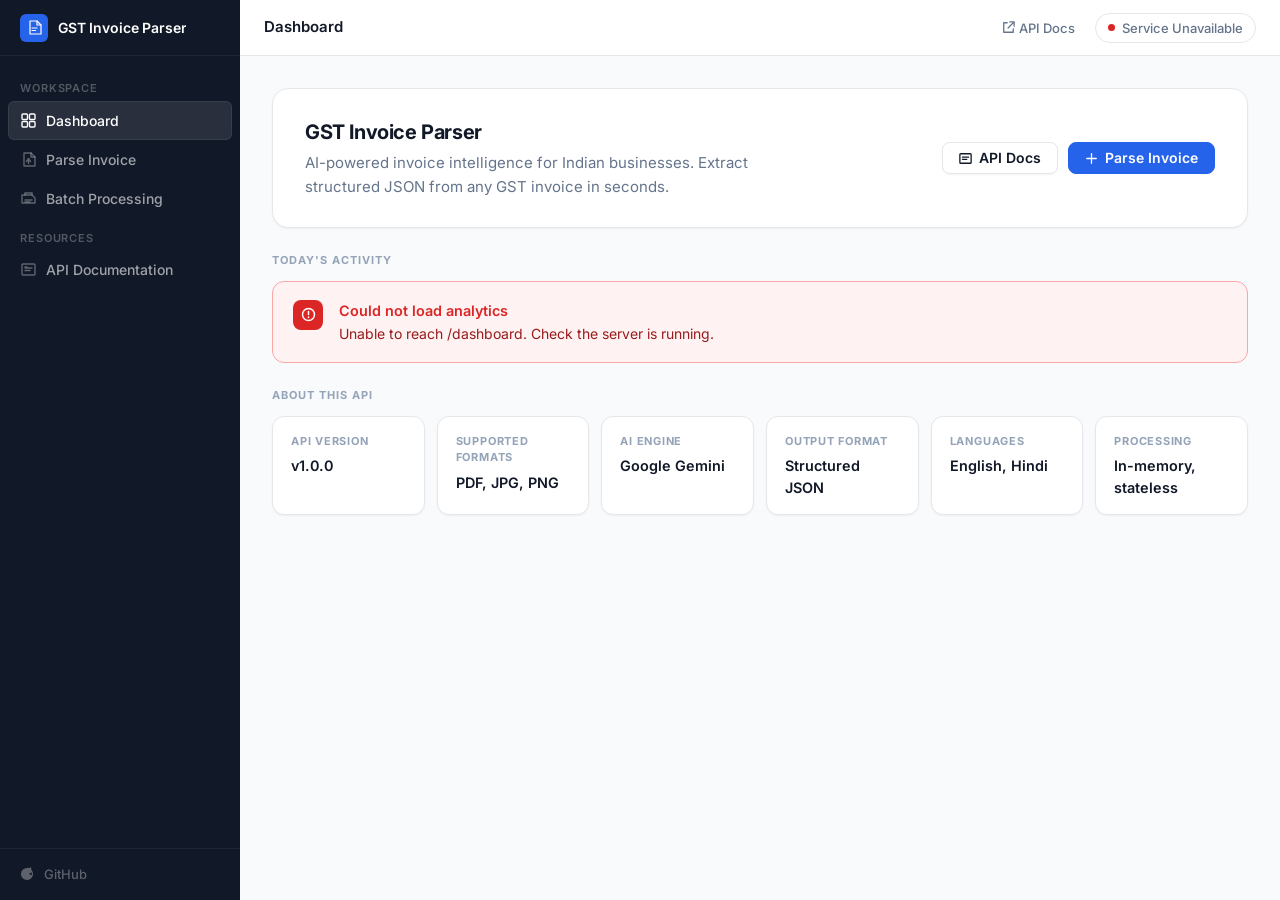
==== commit a5f3c213: "Fix API Docs button to navigate within SPA instead of opening Swagger" ====
--- a/app/static/index.html
+++ b/app/static/index.html
@@ -909,12 +909,12 @@
     <span class="topnav-title" id="topnav-title">Dashboard</span>
     <div class="topnav-spacer"></div>
     <div class="topnav-actions">
-      <a href="/docs" target="_blank" class="topnav-link">
+      <button class="topnav-link" onclick="navigate('docs')" style="background:none;border:none;cursor:pointer;">
         <svg width="13" height="13" viewBox="0 0 15 15" fill="none" stroke="currentColor" stroke-width="1.5">
           <path d="M6 2H2v11h11V9M9 1h5v5M14 1L7 8" stroke-linecap="round" stroke-linejoin="round"/>
         </svg>
         API Docs
-      </a>
+      </button>
       <button class="status-indicator" id="status-btn" aria-label="System status">
         <span class="status-dot checking" id="status-dot"></span>
         <span id="status-label">Checking…</span>
